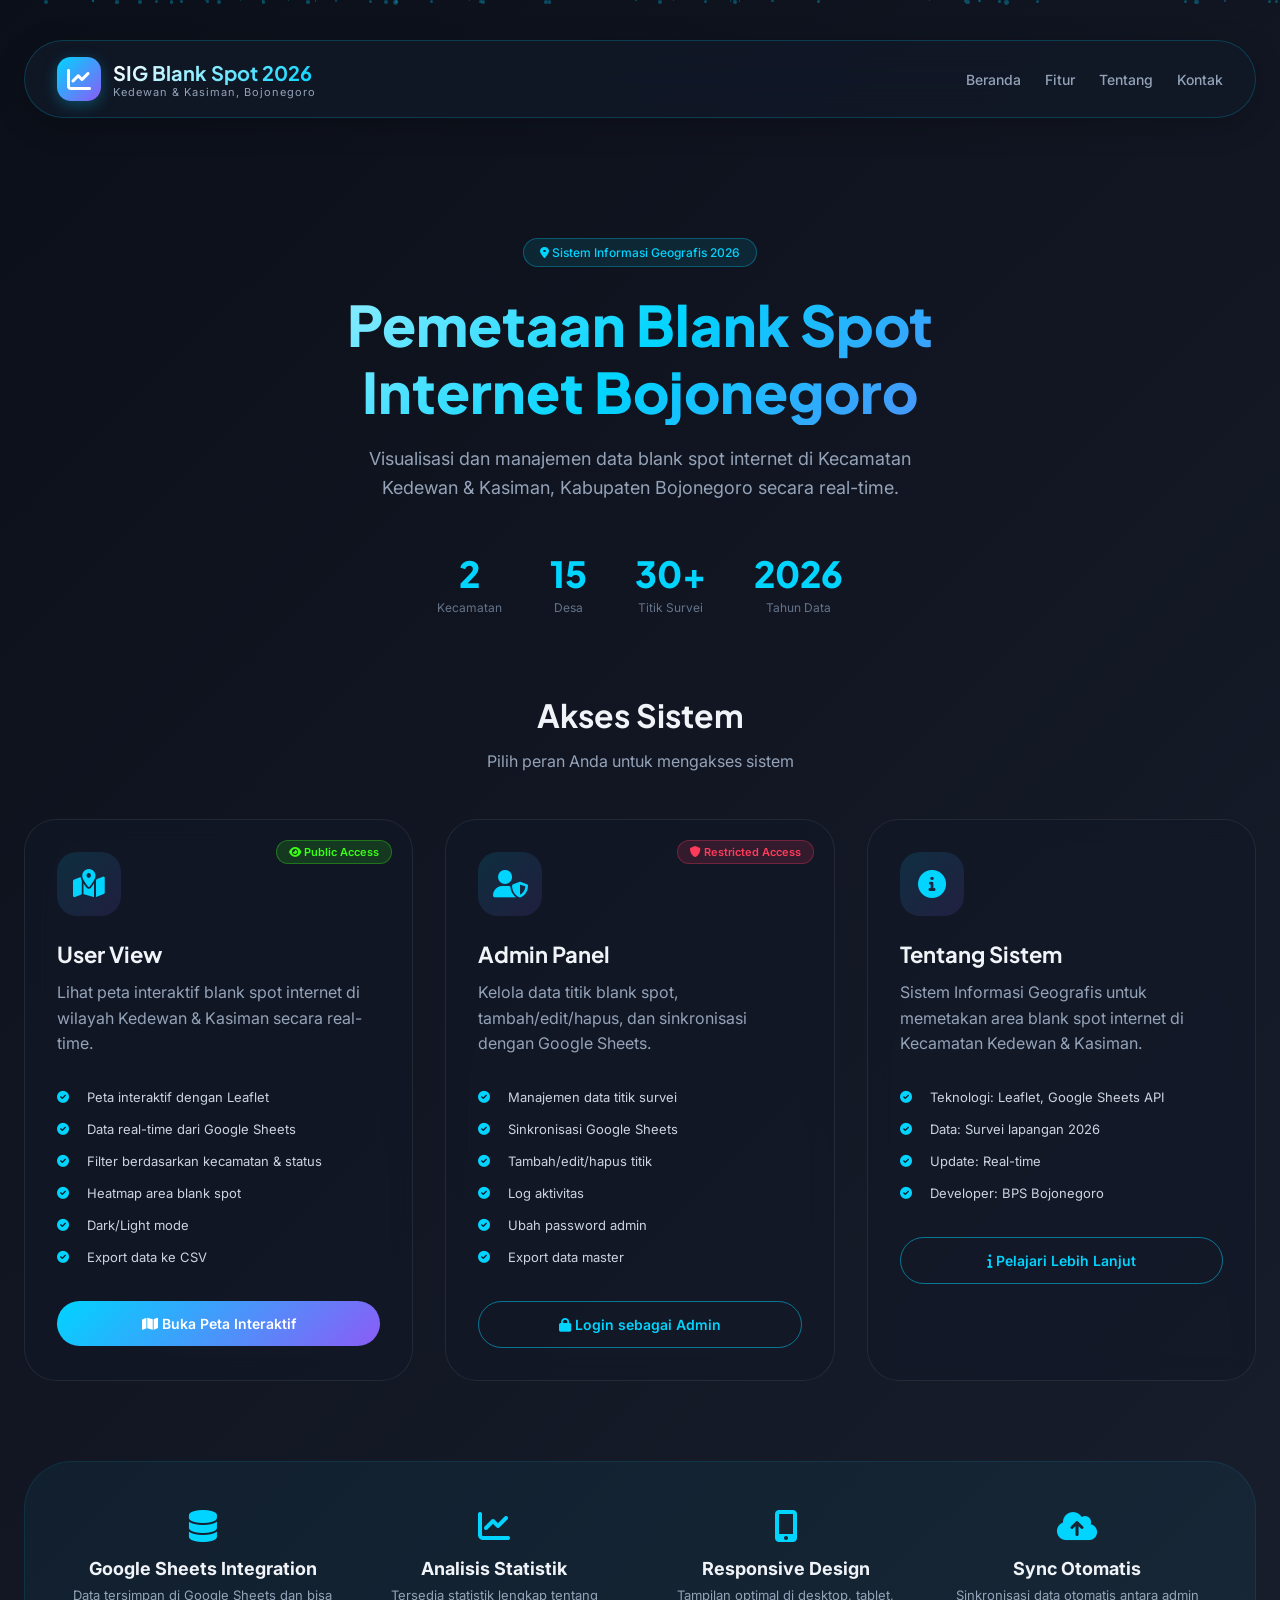
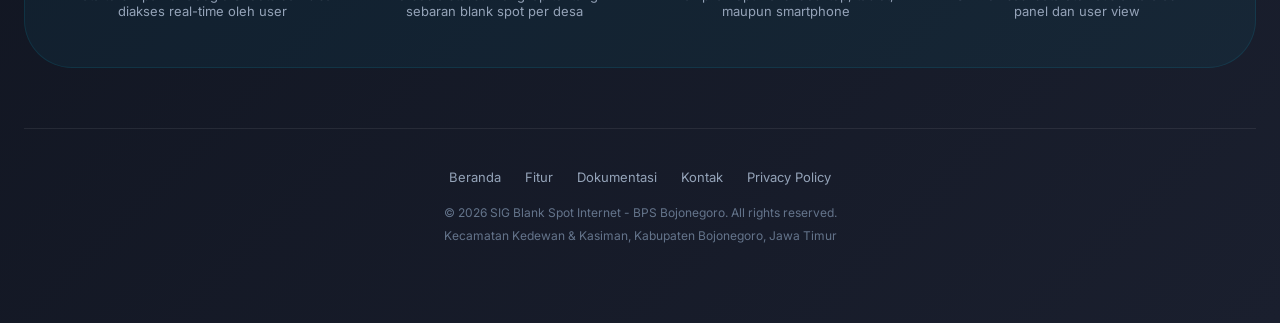
==== index.html @ f6cf6ede "Create index.html" ====
<!DOCTYPE html>
<html lang="id">
<head>
  <meta charset="UTF-8">
  <meta name="viewport" content="width=device-width, initial-scale=1.0, viewport-fit=cover">
  <meta name="description" content="Sistem Informasi Geografis Blank Spot Internet - Kecamatan Kedewan & Kasiman, Bojonegoro 2026">
  <meta name="theme-color" content="#0B0F19">
  <title>SIG Blank Spot Internet 2026 — Landing Page</title>
  
  <link href="https://fonts.googleapis.com/css2?family=Inter:opsz,wght@14..32,300;14..32,400;14..32,500;14..32,600;14..32,700;14..32,800&family=Plus+Jakarta+Sans:wght@400;500;600;700;800&display=swap" rel="stylesheet">
  <link rel="stylesheet" href="https://cdnjs.cloudflare.com/ajax/libs/font-awesome/6.0.0-beta3/css/all.min.css">
  
  <style>
    * {
      margin: 0;
      padding: 0;
      box-sizing: border-box;
    }

    body {
      background: linear-gradient(135deg, #0B0F19 0%, #1A1F2E 100%);
      font-family: 'Inter', sans-serif;
      color: #F0F4F8;
      min-height: 100vh;
      overflow-x: hidden;
    }

    /* Particles Background */
    .particles {
      position: fixed;
      top: 0;
      left: 0;
      width: 100%;
      height: 100%;
      z-index: 0;
      overflow: hidden;
    }

    .particle {
      position: absolute;
      background: rgba(0, 212, 255, 0.3);
      border-radius: 50%;
      pointer-events: none;
      animation: float linear infinite;
    }

    @keyframes float {
      0% {
        transform: translateY(100vh) rotate(0deg);
        opacity: 0;
      }
      10% {
        opacity: 1;
      }
      90% {
        opacity: 1;
      }
      100% {
        transform: translateY(-100vh) rotate(720deg);
        opacity: 0;
      }
    }

    /* Container */
    .container {
      position: relative;
      z-index: 1;
      max-width: 1400px;
      margin: 0 auto;
      padding: 40px 24px;
    }

    /* Navbar */
    .navbar {
      display: flex;
      justify-content: space-between;
      align-items: center;
      padding: 16px 32px;
      background: rgba(17, 24, 39, 0.8);
      backdrop-filter: blur(20px);
      border-radius: 60px;
      margin-bottom: 60px;
      border: 1px solid rgba(0, 212, 255, 0.2);
      box-shadow: 0 8px 32px rgba(0, 0, 0, 0.2);
    }

    .logo {
      display: flex;
      align-items: center;
      gap: 12px;
    }

    .logo-icon {
      width: 44px;
      height: 44px;
      background: linear-gradient(135deg, #00D4FF, #8B5CF6);
      border-radius: 14px;
      display: flex;
      align-items: center;
      justify-content: center;
      font-size: 24px;
      color: white;
      box-shadow: 0 4px 15px rgba(0, 212, 255, 0.3);
    }

    .logo-text h1 {
      font-family: 'Plus Jakarta Sans', sans-serif;
      font-size: 20px;
      font-weight: 700;
      background: linear-gradient(135deg, #FFFFFF, #00D4FF);
      -webkit-background-clip: text;
      background-clip: text;
      color: transparent;
    }

    .logo-text p {
      font-size: 11px;
      color: #94A3B8;
      letter-spacing: 1px;
    }

    .nav-links {
      display: flex;
      gap: 24px;
    }

    .nav-links a {
      color: #94A3B8;
      text-decoration: none;
      font-size: 14px;
      font-weight: 500;
      transition: all 0.3s;
    }

    .nav-links a:hover {
      color: #00D4FF;
    }

    /* Hero Section */
    .hero {
      text-align: center;
      padding: 60px 20px 80px;
    }

    .hero-badge {
      display: inline-block;
      padding: 6px 16px;
      background: rgba(0, 212, 255, 0.1);
      border: 1px solid rgba(0, 212, 255, 0.3);
      border-radius: 40px;
      font-size: 12px;
      color: #00D4FF;
      margin-bottom: 24px;
      font-weight: 500;
    }

    .hero h1 {
      font-family: 'Plus Jakarta Sans', sans-serif;
      font-size: 56px;
      font-weight: 800;
      background: linear-gradient(135deg, #FFFFFF, #00D4FF, #8B5CF6);
      -webkit-background-clip: text;
      background-clip: text;
      color: transparent;
      margin-bottom: 20px;
      line-height: 1.2;
    }

    .hero p {
      font-size: 18px;
      color: #94A3B8;
      max-width: 600px;
      margin: 0 auto 32px;
      line-height: 1.6;
    }

    .hero-stats {
      display: flex;
      justify-content: center;
      gap: 48px;
      margin-top: 48px;
    }

    .hero-stat {
      text-align: center;
    }

    .hero-stat .number {
      font-family: 'Plus Jakarta Sans', sans-serif;
      font-size: 36px;
      font-weight: 800;
      color: #00D4FF;
    }

    .hero-stat .label {
      font-size: 12px;
      color: #64748B;
      margin-top: 4px;
    }

    /* Cards Section */
    .section-title {
      text-align: center;
      font-family: 'Plus Jakarta Sans', sans-serif;
      font-size: 32px;
      font-weight: 700;
      margin-bottom: 16px;
    }

    .section-subtitle {
      text-align: center;
      color: #94A3B8;
      margin-bottom: 48px;
      font-size: 16px;
    }

    .cards-grid {
      display: grid;
      grid-template-columns: repeat(auto-fit, minmax(380px, 1fr));
      gap: 32px;
      margin-bottom: 80px;
    }

    .card {
      background: rgba(17, 24, 39, 0.6);
      backdrop-filter: blur(12px);
      border: 1px solid rgba(255, 255, 255, 0.08);
      border-radius: 32px;
      padding: 32px;
      transition: all 0.4s ease;
      cursor: pointer;
      position: relative;
      overflow: hidden;
    }

    .card:hover {
      transform: translateY(-8px);
      border-color: rgba(0, 212, 255, 0.4);
      box-shadow: 0 20px 40px rgba(0, 0, 0, 0.3);
    }

    .card-icon {
      width: 64px;
      height: 64px;
      background: linear-gradient(135deg, #00D4FF20, #8B5CF620);
      border-radius: 20px;
      display: flex;
      align-items: center;
      justify-content: center;
      font-size: 28px;
      margin-bottom: 24px;
      color: #00D4FF;
    }

    .card h3 {
      font-family: 'Plus Jakarta Sans', sans-serif;
      font-size: 22px;
      font-weight: 700;
      margin-bottom: 12px;
    }

    .card p {
      color: #94A3B8;
      line-height: 1.6;
      margin-bottom: 24px;
    }

    .card-features {
      list-style: none;
      margin-bottom: 28px;
    }

    .card-features li {
      padding: 8px 0;
      font-size: 13px;
      color: #CBD5E1;
      display: flex;
      align-items: center;
      gap: 10px;
    }

    .card-features li i {
      color: #00D4FF;
      font-size: 12px;
      width: 20px;
    }

    .card-btn {
      width: 100%;
      padding: 14px;
      border-radius: 40px;
      font-weight: 600;
      font-size: 14px;
      cursor: pointer;
      transition: all 0.3s;
      text-align: center;
      display: inline-block;
      text-decoration: none;
    }

    .card-btn-primary {
      background: linear-gradient(135deg, #00D4FF, #8B5CF6);
      border: none;
      color: white;
    }

    .card-btn-primary:hover {
      transform: scale(1.02);
      box-shadow: 0 4px 15px rgba(0, 212, 255, 0.4);
    }

    .card-btn-outline {
      background: transparent;
      border: 1px solid rgba(0, 212, 255, 0.5);
      color: #00D4FF;
    }

    .card-btn-outline:hover {
      background: rgba(0, 212, 255, 0.1);
    }

    /* Badge on card */
    .card-badge {
      position: absolute;
      top: 20px;
      right: 20px;
      padding: 4px 12px;
      border-radius: 20px;
      font-size: 11px;
      font-weight: 600;
    }

    .badge-admin {
      background: rgba(255, 59, 92, 0.15);
      color: #FF3B5C;
      border: 1px solid rgba(255, 59, 92, 0.3);
    }

    .badge-user {
      background: rgba(57, 255, 20, 0.15);
      color: #39FF14;
      border: 1px solid rgba(57, 255, 20, 0.3);
    }

    /* Info Section */
    .info-section {
      background: rgba(0, 212, 255, 0.05);
      border-radius: 48px;
      padding: 48px;
      margin: 48px 0;
      border: 1px solid rgba(0, 212, 255, 0.1);
    }

    .info-grid {
      display: grid;
      grid-template-columns: repeat(auto-fit, minmax(250px, 1fr));
      gap: 32px;
    }

    .info-item {
      text-align: center;
    }

    .info-item i {
      font-size: 32px;
      color: #00D4FF;
      margin-bottom: 16px;
    }

    .info-item h4 {
      font-size: 18px;
      margin-bottom: 8px;
    }

    .info-item p {
      font-size: 13px;
      color: #94A3B8;
    }

    /* Footer */
    .footer {
      text-align: center;
      padding: 40px 20px;
      border-top: 1px solid rgba(255, 255, 255, 0.08);
      margin-top: 60px;
    }

    .footer p {
      color: #64748B;
      font-size: 12px;
    }

    .footer-links {
      display: flex;
      justify-content: center;
      gap: 24px;
      margin-bottom: 20px;
    }

    .footer-links a {
      color: #94A3B8;
      text-decoration: none;
      font-size: 13px;
      transition: color 0.3s;
    }

    .footer-links a:hover {
      color: #00D4FF;
    }

    /* Responsive */
    @media (max-width: 768px) {
      .container {
        padding: 20px 16px;
      }

      .navbar {
        flex-direction: column;
        gap: 16px;
        padding: 16px 20px;
      }

      .nav-links {
        gap: 16px;
      }

      .hero h1 {
        font-size: 32px;
      }

      .hero p {
        font-size: 14px;
      }

      .hero-stats {
        gap: 24px;
      }

      .hero-stat .number {
        font-size: 24px;
      }

      .cards-grid {
        grid-template-columns: 1fr;
      }

      .section-title {
        font-size: 24px;
      }

      .info-section {
        padding: 32px 20px;
      }

      .info-grid {
        grid-template-columns: 1fr;
        gap: 24px;
      }
    }

    /* Animation */
    @keyframes fadeInUp {
      from {
        opacity: 0;
        transform: translateY(30px);
      }
      to {
        opacity: 1;
        transform: translateY(0);
      }
    }

    .card {
      animation: fadeInUp 0.6s ease forwards;
      opacity: 0;
    }

    .card:nth-child(1) { animation-delay: 0.1s; }
    .card:nth-child(2) { animation-delay: 0.2s; }
    .card:nth-child(3) { animation-delay: 0.3s; }

    /* Modal */
    .modal-info {
      position: fixed;
      top: 0;
      left: 0;
      width: 100%;
      height: 100%;
      background: rgba(0, 0, 0, 0.8);
      backdrop-filter: blur(8px);
      display: none;
      align-items: center;
      justify-content: center;
      z-index: 2000;
    }

    .modal-info-content {
      background: #1A1F2E;
      border-radius: 32px;
      max-width: 500px;
      width: 90%;
      padding: 32px;
      border: 1px solid rgba(0, 212, 255, 0.3);
      text-align: center;
    }

    .modal-info-content h3 {
      font-size: 24px;
      margin-bottom: 16px;
    }

    .modal-info-content p {
      color: #94A3B8;
      margin-bottom: 24px;
      line-height: 1.6;
    }

    .modal-info-content .btn {
      padding: 12px 24px;
      border-radius: 40px;
      background: linear-gradient(135deg, #00D4FF, #8B5CF6);
      border: none;
      color: white;
      cursor: pointer;
      font-weight: 600;
    }
  </style>
</head>
<body>

<div class="particles" id="particles"></div>

<div class="container">
  <!-- Navbar -->
  <nav class="navbar">
    <div class="logo">
      <div class="logo-icon"><i class="fas fa-chart-line"></i></div>
      <div class="logo-text">
        <h1>SIG Blank Spot 2026</h1>
        <p>Kedewan & Kasiman, Bojonegoro</p>
      </div>
    </div>
    <div class="nav-links">
      <a href="#home">Beranda</a>
      <a href="#features">Fitur</a>
      <a href="#about">Tentang</a>
      <a href="#contact">Kontak</a>
    </div>
  </nav>

  <!-- Hero Section -->
  <section class="hero" id="home">
    <div class="hero-badge">
      <i class="fas fa-map-marker-alt"></i> Sistem Informasi Geografis 2026
    </div>
    <h1>Pemetaan Blank Spot<br>Internet Bojonegoro</h1>
    <p>Visualisasi dan manajemen data blank spot internet di Kecamatan Kedewan & Kasiman, Kabupaten Bojonegoro secara real-time.</p>
    <div class="hero-stats">
      <div class="hero-stat">
        <div class="number">2</div>
        <div class="label">Kecamatan</div>
      </div>
      <div class="hero-stat">
        <div class="number">15</div>
        <div class="label">Desa</div>
      </div>
      <div class="hero-stat">
        <div class="number">30+</div>
        <div class="label">Titik Survei</div>
      </div>
      <div class="hero-stat">
        <div class="number">2026</div>
        <div class="label">Tahun Data</div>
      </div>
    </div>
  </section>

  <!-- Cards Section -->
  <div class="section-title" id="features">Akses Sistem</div>
  <div class="section-subtitle">Pilih peran Anda untuk mengakses sistem</div>

  <div class="cards-grid">
    <!-- User Card -->
    <div class="card" onclick="openUserView()">
      <div class="card-badge badge-user"><i class="fas fa-eye"></i> Public Access</div>
      <div class="card-icon"><i class="fas fa-map-marked-alt"></i></div>
      <h3>User View</h3>
      <p>Lihat peta interaktif blank spot internet di wilayah Kedewan & Kasiman secara real-time.</p>
      <ul class="card-features">
        <li><i class="fas fa-check-circle"></i> Peta interaktif dengan Leaflet</li>
        <li><i class="fas fa-check-circle"></i> Data real-time dari Google Sheets</li>
        <li><i class="fas fa-check-circle"></i> Filter berdasarkan kecamatan & status</li>
        <li><i class="fas fa-check-circle"></i> Heatmap area blank spot</li>
        <li><i class="fas fa-check-circle"></i> Dark/Light mode</li>
        <li><i class="fas fa-check-circle"></i> Export data ke CSV</li>
      </ul>
      <div class="card-btn card-btn-primary">
        <i class="fas fa-map"></i> Buka Peta Interaktif
      </div>
    </div>

    <!-- Admin Card -->
    <div class="card" onclick="openAdminPanel()">
      <div class="card-badge badge-admin"><i class="fas fa-shield-alt"></i> Restricted Access</div>
      <div class="card-icon"><i class="fas fa-user-shield"></i></div>
      <h3>Admin Panel</h3>
      <p>Kelola data titik blank spot, tambah/edit/hapus, dan sinkronisasi dengan Google Sheets.</p>
      <ul class="card-features">
        <li><i class="fas fa-check-circle"></i> Manajemen data titik survei</li>
        <li><i class="fas fa-check-circle"></i> Sinkronisasi Google Sheets</li>
        <li><i class="fas fa-check-circle"></i> Tambah/edit/hapus titik</li>
        <li><i class="fas fa-check-circle"></i> Log aktivitas</li>
        <li><i class="fas fa-check-circle"></i> Ubah password admin</li>
        <li><i class="fas fa-check-circle"></i> Export data master</li>
      </ul>
      <div class="card-btn card-btn-outline">
        <i class="fas fa-lock"></i> Login sebagai Admin
      </div>
    </div>

    <!-- Info Card -->
    <div class="card" onclick="showInfoModal()">
      <div class="card-icon"><i class="fas fa-info-circle"></i></div>
      <h3>Tentang Sistem</h3>
      <p>Sistem Informasi Geografis untuk memetakan area blank spot internet di Kecamatan Kedewan & Kasiman.</p>
      <ul class="card-features">
        <li><i class="fas fa-check-circle"></i> Teknologi: Leaflet, Google Sheets API</li>
        <li><i class="fas fa-check-circle"></i> Data: Survei lapangan 2026</li>
        <li><i class="fas fa-check-circle"></i> Update: Real-time</li>
        <li><i class="fas fa-check-circle"></i> Developer: BPS Bojonegoro</li>
      </ul>
      <div class="card-btn card-btn-outline">
        <i class="fas fa-info"></i> Pelajari Lebih Lanjut
      </div>
    </div>
  </div>

  <!-- Info Section -->
  <div class="info-section" id="about">
    <div class="info-grid">
      <div class="info-item">
        <i class="fas fa-database"></i>
        <h4>Google Sheets Integration</h4>
        <p>Data tersimpan di Google Sheets dan bisa diakses real-time oleh user</p>
      </div>
      <div class="info-item">
        <i class="fas fa-chart-line"></i>
        <h4>Analisis Statistik</h4>
        <p>Tersedia statistik lengkap tentang sebaran blank spot per desa</p>
      </div>
      <div class="info-item">
        <i class="fas fa-mobile-alt"></i>
        <h4>Responsive Design</h4>
        <p>Tampilan optimal di desktop, tablet, maupun smartphone</p>
      </div>
      <div class="info-item">
        <i class="fas fa-cloud-upload-alt"></i>
        <h4>Sync Otomatis</h4>
        <p>Sinkronisasi data otomatis antara admin panel dan user view</p>
      </div>
    </div>
  </div>

  <!-- Footer -->
  <footer class="footer" id="contact">
    <div class="footer-links">
      <a href="#">Beranda</a>
      <a href="#">Fitur</a>
      <a href="#">Dokumentasi</a>
      <a href="#">Kontak</a>
      <a href="#">Privacy Policy</a>
    </div>
    <p>&copy; 2026 SIG Blank Spot Internet - BPS Bojonegoro. All rights reserved.</p>
    <p style="margin-top: 8px;">Kecamatan Kedewan & Kasiman, Kabupaten Bojonegoro, Jawa Timur</p>
  </footer>
</div>

<!-- Modal Info -->
<div class="modal-info" id="infoModal">
  <div class="modal-info-content">
    <i class="fas fa-chart-line" style="font-size: 48px; color: #00D4FF; margin-bottom: 16px;"></i>
    <h3>SIG Blank Spot Internet 2026</h3>
    <p>Sistem Informasi Geografis ini bertujuan untuk memetakan area blank spot internet di Kecamatan Kedewan dan Kasiman, Kabupaten Bojonegoro. Data diperoleh dari survei lapangan tahun 2026 dan terus diperbarui secara real-time.</p>
    <p style="margin-top: 12px;">Admin panel digunakan oleh petugas BPS untuk mengelola data, sedangkan user view dapat diakses oleh publik untuk melihat peta interaktif.</p>
    <button class="btn" onclick="closeInfoModal()">Tutup</button>
  </div>
</div>

<script>
  // Particles Animation
  function createParticles() {
    const particlesContainer = document.getElementById('particles');
    const particleCount = 50;
    
    for (let i = 0; i < particleCount; i++) {
      const particle = document.createElement('div');
      particle.classList.add('particle');
      const size = Math.random() * 4 + 1;
      particle.style.width = size + 'px';
      particle.style.height = size + 'px';
      particle.style.left = Math.random() * 100 + '%';
      particle.style.animationDuration = Math.random() * 10 + 8 + 's';
      particle.style.animationDelay = Math.random() * 5 + 's';
      particlesContainer.appendChild(particle);
    }
  }
  
  createParticles();
  
  // Navigation Functions
  function openUserView() {
    window.location.href = 'user-index.html';
  }
  
  function openAdminPanel() {
    window.location.href = 'admin.html';
  }
  
  function showInfoModal() {
    document.getElementById('infoModal').style.display = 'flex';
  }
  
  function closeInfoModal() {
    document.getElementById('infoModal').style.display = 'none';
  }
  
  // Close modal on outside click
  window.onclick = function(event) {
    const modal = document.getElementById('infoModal');
    if (event.target === modal) {
      modal.style.display = 'none';
    }
  }
  
  // Smooth scroll for anchor links
  document.querySelectorAll('a[href^="#"]').forEach(anchor => {
    anchor.addEventListener('click', function (e) {
      e.preventDefault();
      const target = document.querySelector(this.getAttribute('href'));
      if (target) {
        target.scrollIntoView({ behavior: 'smooth' });
      }
    });
  });
  
  // Add hover effect to cards
  const cards = document.querySelectorAll('.card');
  cards.forEach(card => {
    card.addEventListener('mouseenter', () => {
      card.style.transform = 'translateY(-8px)';
    });
    card.addEventListener('mouseleave', () => {
      card.style.transform = 'translateY(0)';
    });
  });
</script>
</body>
</html>
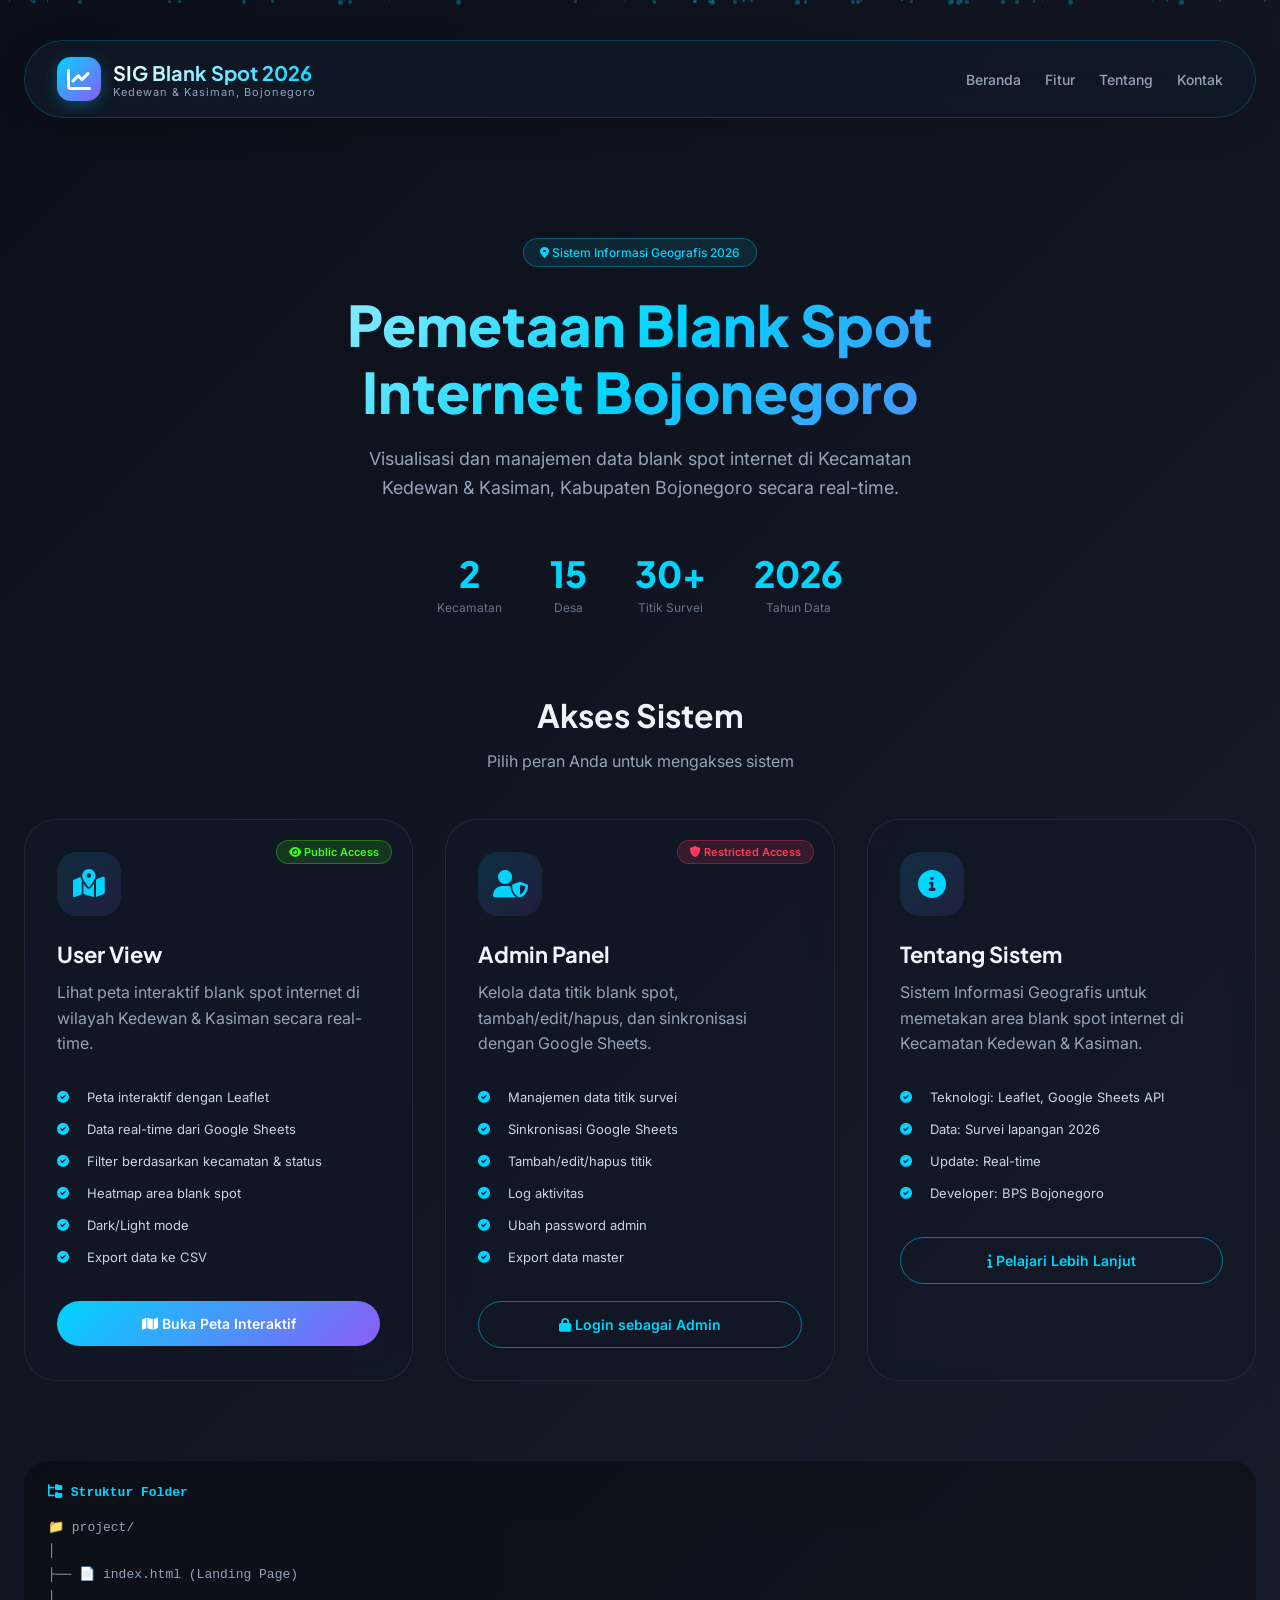
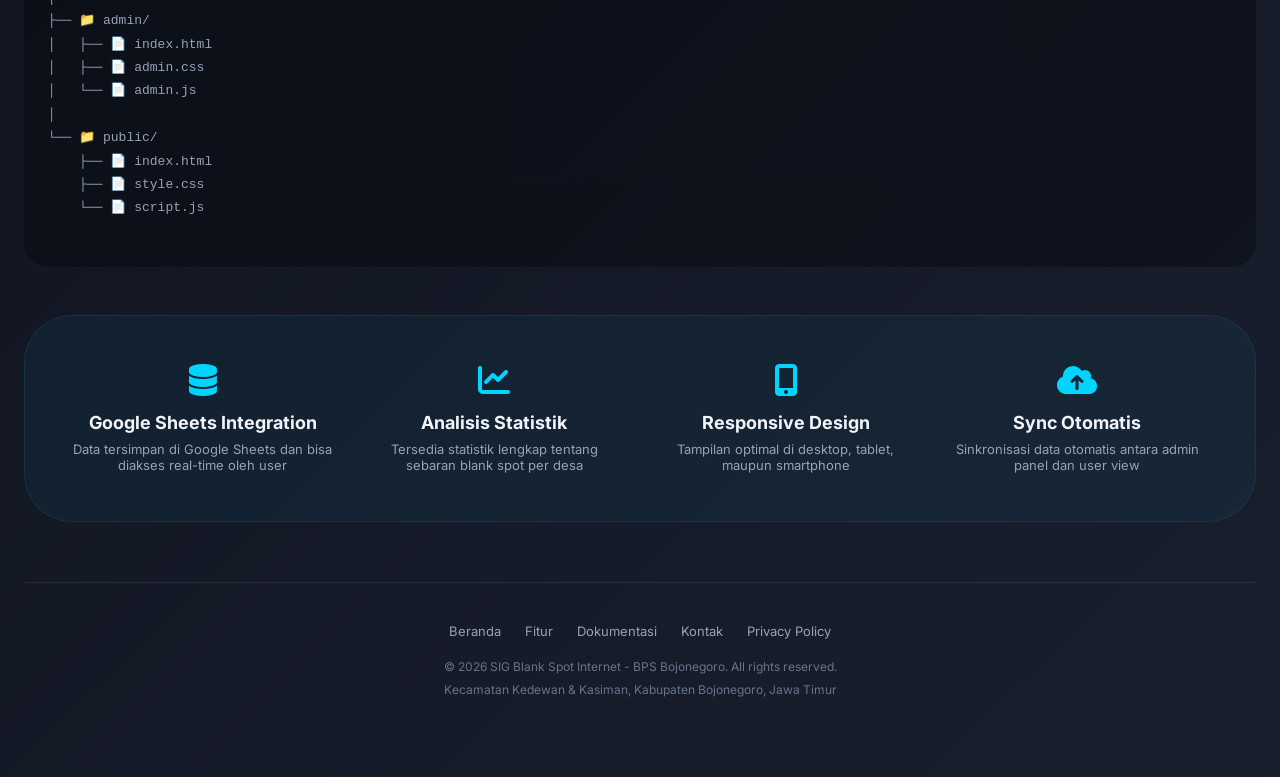
==== commit 444310ef: "Update index.html" ====
--- a/index.html
+++ b/index.html
@@ -375,6 +375,26 @@
     .info-item p {
       font-size: 13px;
       color: #94A3B8;
+    }
+
+    /* Folder Structure Info */
+    .folder-structure {
+      background: rgba(0, 0, 0, 0.3);
+      border-radius: 24px;
+      padding: 24px;
+      margin: 32px 0;
+      font-family: monospace;
+      font-size: 13px;
+    }
+
+    .folder-structure h4 {
+      margin-bottom: 16px;
+      color: #00D4FF;
+    }
+
+    .folder-structure pre {
+      color: #94A3B8;
+      line-height: 1.8;
     }
 
     /* Footer */
@@ -635,6 +655,26 @@
     </div>
   </div>
 
+  <!-- Folder Structure Info -->
+  <div class="folder-structure">
+    <h4><i class="fas fa-folder-tree"></i> Struktur Folder</h4>
+    <pre>
+📁 project/
+│
+├── 📄 index.html (Landing Page)
+│
+├── 📁 admin/
+│   ├── 📄 index.html
+│   ├── 📄 admin.css
+│   └── 📄 admin.js
+│
+└── 📁 public/
+    ├── 📄 index.html
+    ├── 📄 style.css
+    └── 📄 script.js
+    </pre>
+  </div>
+
   <!-- Info Section -->
   <div class="info-section" id="about">
     <div class="info-grid">
@@ -709,11 +749,11 @@
   
   // Navigation Functions
   function openUserView() {
-    window.location.href = 'user-index.html';
+    window.location.href = 'public/';
   }
   
   function openAdminPanel() {
-    window.location.href = 'admin.html';
+    window.location.href = 'admin/';
   }
   
   function showInfoModal() {
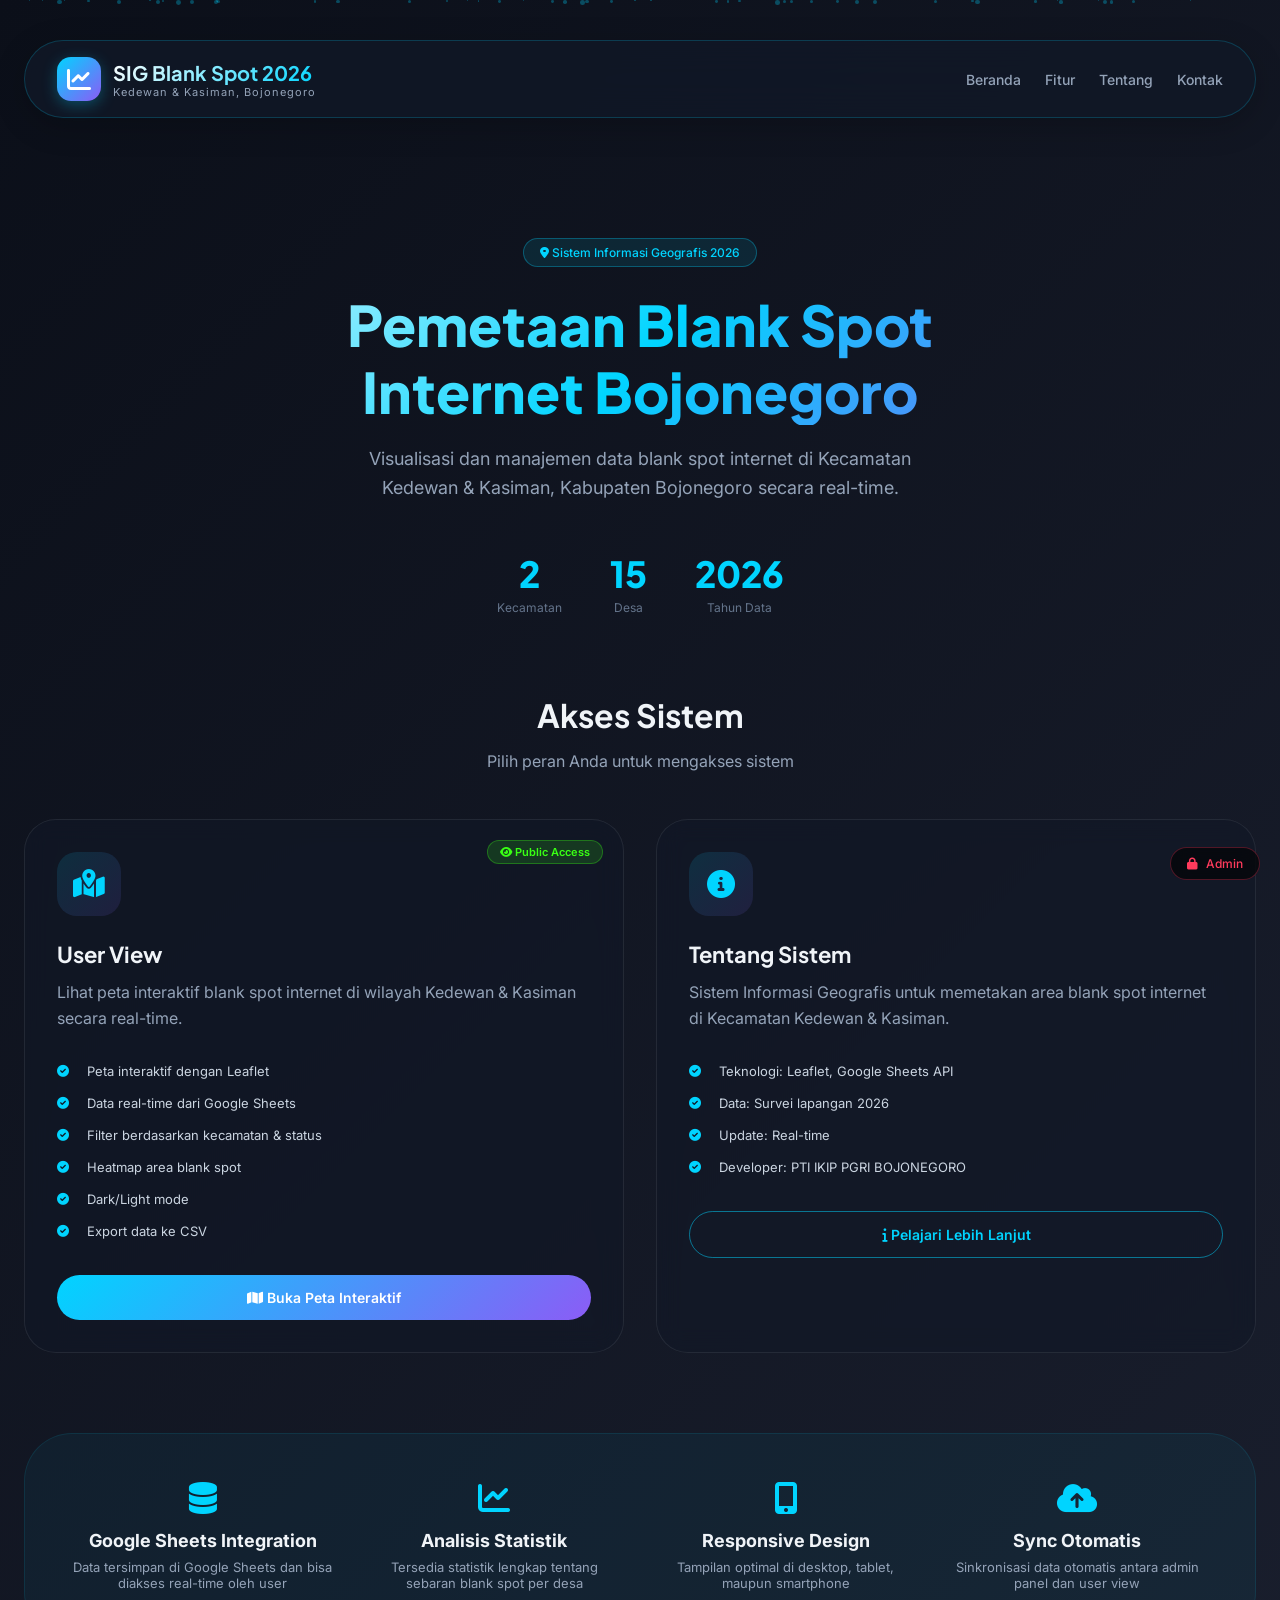
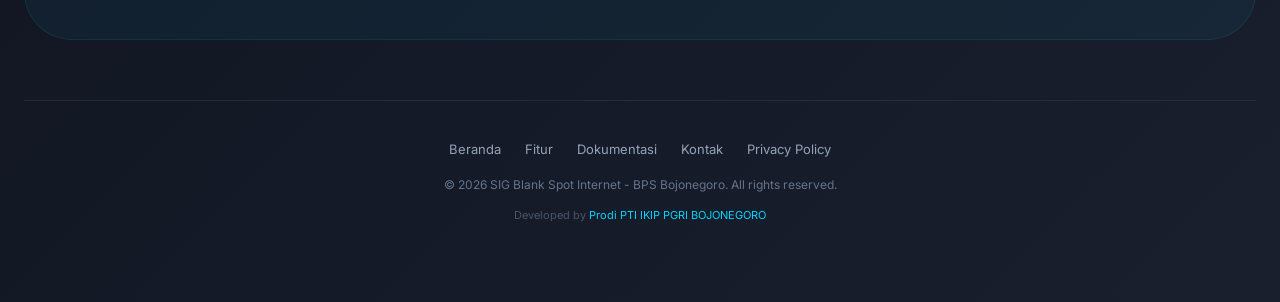
==== commit 07e58b31: "Update index.html" ====
--- a/index.html
+++ b/index.html
@@ -134,6 +134,38 @@
 
     .nav-links a:hover {
       color: #00D4FF;
+    }
+
+    /* Tombol Admin Kecil */
+    .admin-btn-small {
+      position: fixed;
+      bottom: 20px;
+      right: 20px;
+      z-index: 100;
+      background: rgba(0, 0, 0, 0.6);
+      backdrop-filter: blur(10px);
+      border: 1px solid rgba(255, 59, 92, 0.3);
+      border-radius: 40px;
+      padding: 8px 16px;
+      cursor: pointer;
+      transition: all 0.3s;
+      display: flex;
+      align-items: center;
+      gap: 8px;
+      color: #FF3B5C;
+      font-size: 12px;
+      font-weight: 500;
+      text-decoration: none;
+    }
+
+    .admin-btn-small:hover {
+      background: rgba(255, 59, 92, 0.2);
+      border-color: rgba(255, 59, 92, 0.6);
+      transform: scale(1.05);
+    }
+
+    .admin-btn-small i {
+      font-size: 12px;
     }
 
     /* Hero Section */
@@ -377,26 +409,6 @@
       color: #94A3B8;
     }
 
-    /* Folder Structure Info */
-    .folder-structure {
-      background: rgba(0, 0, 0, 0.3);
-      border-radius: 24px;
-      padding: 24px;
-      margin: 32px 0;
-      font-family: monospace;
-      font-size: 13px;
-    }
-
-    .folder-structure h4 {
-      margin-bottom: 16px;
-      color: #00D4FF;
-    }
-
-    .folder-structure pre {
-      color: #94A3B8;
-      line-height: 1.8;
-    }
-
     /* Footer */
     .footer {
       text-align: center;
@@ -428,76 +440,16 @@
       color: #00D4FF;
     }
 
-    /* Responsive */
-    @media (max-width: 768px) {
-      .container {
-        padding: 20px 16px;
-      }
-
-      .navbar {
-        flex-direction: column;
-        gap: 16px;
-        padding: 16px 20px;
-      }
-
-      .nav-links {
-        gap: 16px;
-      }
-
-      .hero h1 {
-        font-size: 32px;
-      }
-
-      .hero p {
-        font-size: 14px;
-      }
-
-      .hero-stats {
-        gap: 24px;
-      }
-
-      .hero-stat .number {
-        font-size: 24px;
-      }
-
-      .cards-grid {
-        grid-template-columns: 1fr;
-      }
-
-      .section-title {
-        font-size: 24px;
-      }
-
-      .info-section {
-        padding: 32px 20px;
-      }
-
-      .info-grid {
-        grid-template-columns: 1fr;
-        gap: 24px;
-      }
-    }
-
-    /* Animation */
-    @keyframes fadeInUp {
-      from {
-        opacity: 0;
-        transform: translateY(30px);
-      }
-      to {
-        opacity: 1;
-        transform: translateY(0);
-      }
-    }
-
-    .card {
-      animation: fadeInUp 0.6s ease forwards;
-      opacity: 0;
-    }
-
-    .card:nth-child(1) { animation-delay: 0.1s; }
-    .card:nth-child(2) { animation-delay: 0.2s; }
-    .card:nth-child(3) { animation-delay: 0.3s; }
+    .developer-credit {
+      margin-top: 16px;
+      font-size: 11px;
+      color: #4A5568;
+    }
+
+    .developer-credit a {
+      color: #00D4FF;
+      text-decoration: none;
+    }
 
     /* Modal */
     .modal-info {
@@ -544,11 +496,94 @@
       cursor: pointer;
       font-weight: 600;
     }
+
+    /* Responsive */
+    @media (max-width: 768px) {
+      .container {
+        padding: 20px 16px;
+      }
+
+      .navbar {
+        flex-direction: column;
+        gap: 16px;
+        padding: 16px 20px;
+      }
+
+      .nav-links {
+        gap: 16px;
+      }
+
+      .hero h1 {
+        font-size: 32px;
+      }
+
+      .hero p {
+        font-size: 14px;
+      }
+
+      .hero-stats {
+        gap: 24px;
+      }
+
+      .hero-stat .number {
+        font-size: 24px;
+      }
+
+      .cards-grid {
+        grid-template-columns: 1fr;
+      }
+
+      .section-title {
+        font-size: 24px;
+      }
+
+      .info-section {
+        padding: 32px 20px;
+      }
+
+      .info-grid {
+        grid-template-columns: 1fr;
+        gap: 24px;
+      }
+
+      .admin-btn-small {
+        bottom: 16px;
+        right: 16px;
+        padding: 6px 12px;
+        font-size: 10px;
+      }
+    }
+
+    /* Animation */
+    @keyframes fadeInUp {
+      from {
+        opacity: 0;
+        transform: translateY(30px);
+      }
+      to {
+        opacity: 1;
+        transform: translateY(0);
+      }
+    }
+
+    .card {
+      animation: fadeInUp 0.6s ease forwards;
+      opacity: 0;
+    }
+
+    .card:nth-child(1) { animation-delay: 0.1s; }
+    .card:nth-child(2) { animation-delay: 0.2s; }
+    .card:nth-child(3) { animation-delay: 0.3s; }
   </style>
 </head>
 <body>
 
 <div class="particles" id="particles"></div>
+
+<!-- Tombol Admin Kecil -->
+<a href="admin/" class="admin-btn-small" title="Admin Panel">
+  <i class="fas fa-lock"></i> Admin
+</a>
 
 <div class="container">
   <!-- Navbar -->
@@ -583,10 +618,6 @@
       <div class="hero-stat">
         <div class="number">15</div>
         <div class="label">Desa</div>
-      </div>
-      <div class="hero-stat">
-        <div class="number">30+</div>
-        <div class="label">Titik Survei</div>
       </div>
       <div class="hero-stat">
         <div class="number">2026</div>
@@ -619,25 +650,6 @@
       </div>
     </div>
 
-    <!-- Admin Card -->
-    <div class="card" onclick="openAdminPanel()">
-      <div class="card-badge badge-admin"><i class="fas fa-shield-alt"></i> Restricted Access</div>
-      <div class="card-icon"><i class="fas fa-user-shield"></i></div>
-      <h3>Admin Panel</h3>
-      <p>Kelola data titik blank spot, tambah/edit/hapus, dan sinkronisasi dengan Google Sheets.</p>
-      <ul class="card-features">
-        <li><i class="fas fa-check-circle"></i> Manajemen data titik survei</li>
-        <li><i class="fas fa-check-circle"></i> Sinkronisasi Google Sheets</li>
-        <li><i class="fas fa-check-circle"></i> Tambah/edit/hapus titik</li>
-        <li><i class="fas fa-check-circle"></i> Log aktivitas</li>
-        <li><i class="fas fa-check-circle"></i> Ubah password admin</li>
-        <li><i class="fas fa-check-circle"></i> Export data master</li>
-      </ul>
-      <div class="card-btn card-btn-outline">
-        <i class="fas fa-lock"></i> Login sebagai Admin
-      </div>
-    </div>
-
     <!-- Info Card -->
     <div class="card" onclick="showInfoModal()">
       <div class="card-icon"><i class="fas fa-info-circle"></i></div>
@@ -647,32 +659,12 @@
         <li><i class="fas fa-check-circle"></i> Teknologi: Leaflet, Google Sheets API</li>
         <li><i class="fas fa-check-circle"></i> Data: Survei lapangan 2026</li>
         <li><i class="fas fa-check-circle"></i> Update: Real-time</li>
-        <li><i class="fas fa-check-circle"></i> Developer: BPS Bojonegoro</li>
+        <li><i class="fas fa-check-circle"></i> Developer: PTI IKIP PGRI BOJONEGORO</li>
       </ul>
       <div class="card-btn card-btn-outline">
         <i class="fas fa-info"></i> Pelajari Lebih Lanjut
       </div>
     </div>
-  </div>
-
-  <!-- Folder Structure Info -->
-  <div class="folder-structure">
-    <h4><i class="fas fa-folder-tree"></i> Struktur Folder</h4>
-    <pre>
-📁 project/
-│
-├── 📄 index.html (Landing Page)
-│
-├── 📁 admin/
-│   ├── 📄 index.html
-│   ├── 📄 admin.css
-│   └── 📄 admin.js
-│
-└── 📁 public/
-    ├── 📄 index.html
-    ├── 📄 style.css
-    └── 📄 script.js
-    </pre>
   </div>
 
   <!-- Info Section -->
@@ -711,7 +703,9 @@
       <a href="#">Privacy Policy</a>
     </div>
     <p>&copy; 2026 SIG Blank Spot Internet - BPS Bojonegoro. All rights reserved.</p>
-    <p style="margin-top: 8px;">Kecamatan Kedewan & Kasiman, Kabupaten Bojonegoro, Jawa Timur</p>
+    <div class="developer-credit">
+      Developed by <a href="#">Prodi PTI IKIP PGRI BOJONEGORO</a>
+    </div>
   </footer>
 </div>
 
@@ -722,6 +716,7 @@
     <h3>SIG Blank Spot Internet 2026</h3>
     <p>Sistem Informasi Geografis ini bertujuan untuk memetakan area blank spot internet di Kecamatan Kedewan dan Kasiman, Kabupaten Bojonegoro. Data diperoleh dari survei lapangan tahun 2026 dan terus diperbarui secara real-time.</p>
     <p style="margin-top: 12px;">Admin panel digunakan oleh petugas BPS untuk mengelola data, sedangkan user view dapat diakses oleh publik untuk melihat peta interaktif.</p>
+    <p style="margin-top: 12px; color: #00D4FF;"><strong>Prodi PTI IKIP PGRI BOJONEGORO</strong></p>
     <button class="btn" onclick="closeInfoModal()">Tutup</button>
   </div>
 </div>
@@ -752,10 +747,6 @@
     window.location.href = 'public/';
   }
   
-  function openAdminPanel() {
-    window.location.href = 'admin/';
-  }
-  
   function showInfoModal() {
     document.getElementById('infoModal').style.display = 'flex';
   }
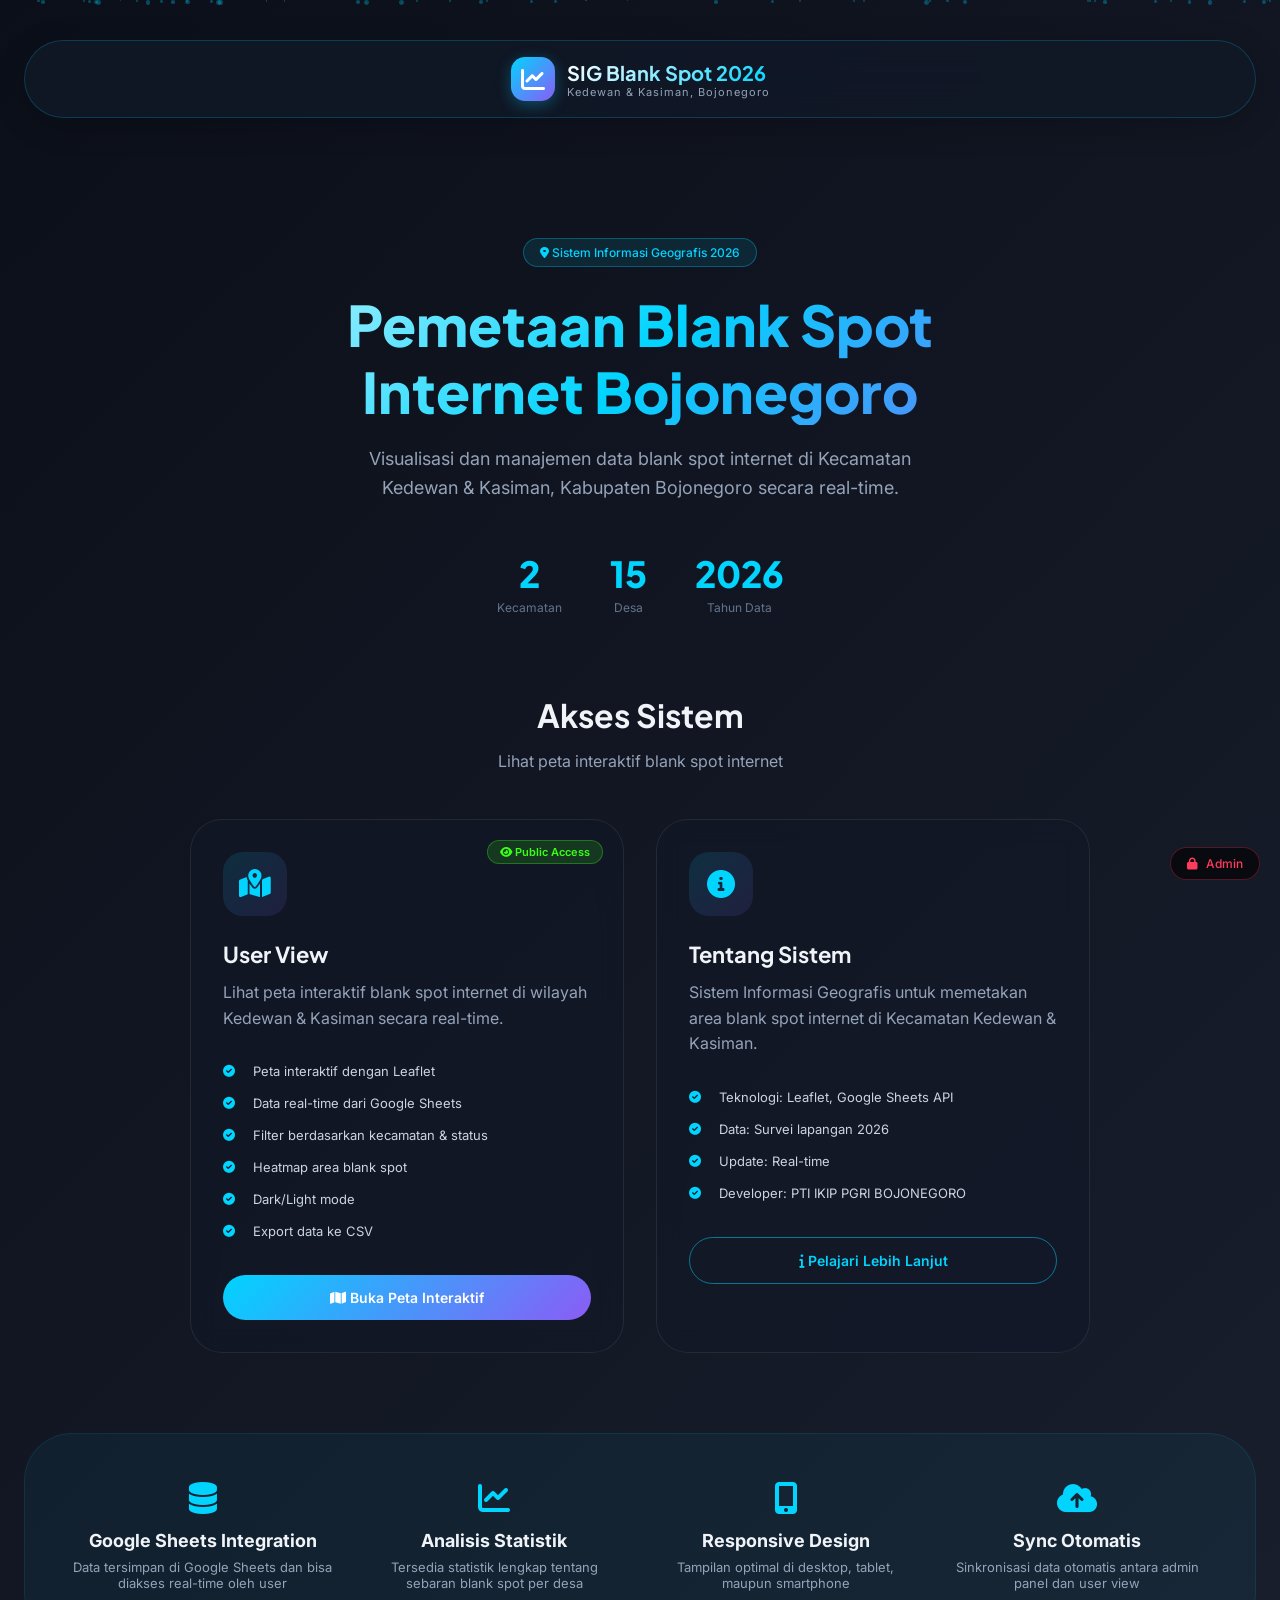
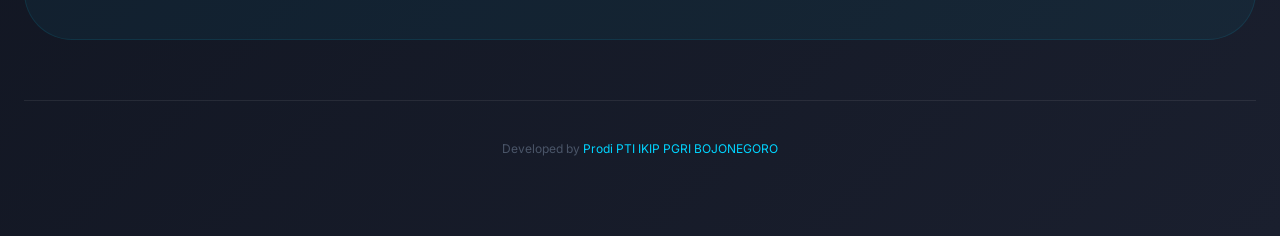
==== commit 5d7eaeb8: "Update index.html" ====
--- a/index.html
+++ b/index.html
@@ -5,7 +5,7 @@
   <meta name="viewport" content="width=device-width, initial-scale=1.0, viewport-fit=cover">
   <meta name="description" content="Sistem Informasi Geografis Blank Spot Internet - Kecamatan Kedewan & Kasiman, Bojonegoro 2026">
   <meta name="theme-color" content="#0B0F19">
-  <title>SIG Blank Spot Internet 2026 — Landing Page</title>
+  <title>SIG Blank Spot Internet 2026 — Pemetaan Blank Spot</title>
   
   <link href="https://fonts.googleapis.com/css2?family=Inter:opsz,wght@14..32,300;14..32,400;14..32,500;14..32,600;14..32,700;14..32,800&family=Plus+Jakarta+Sans:wght@400;500;600;700;800&display=swap" rel="stylesheet">
   <link rel="stylesheet" href="https://cdnjs.cloudflare.com/ajax/libs/font-awesome/6.0.0-beta3/css/all.min.css">
@@ -70,10 +70,10 @@
       padding: 40px 24px;
     }
 
-    /* Navbar */
+    /* Navbar - Sederhana tanpa menu */
     .navbar {
       display: flex;
-      justify-content: space-between;
+      justify-content: center;
       align-items: center;
       padding: 16px 32px;
       background: rgba(17, 24, 39, 0.8);
@@ -117,23 +117,6 @@
       font-size: 11px;
       color: #94A3B8;
       letter-spacing: 1px;
-    }
-
-    .nav-links {
-      display: flex;
-      gap: 24px;
-    }
-
-    .nav-links a {
-      color: #94A3B8;
-      text-decoration: none;
-      font-size: 14px;
-      font-weight: 500;
-      transition: all 0.3s;
-    }
-
-    .nav-links a:hover {
-      color: #00D4FF;
     }
 
     /* Tombol Admin Kecil */
@@ -251,6 +234,9 @@
       grid-template-columns: repeat(auto-fit, minmax(380px, 1fr));
       gap: 32px;
       margin-bottom: 80px;
+      max-width: 900px;
+      margin-left: auto;
+      margin-right: auto;
     }
 
     .card {
@@ -362,12 +348,6 @@
       font-weight: 600;
     }
 
-    .badge-admin {
-      background: rgba(255, 59, 92, 0.15);
-      color: #FF3B5C;
-      border: 1px solid rgba(255, 59, 92, 0.3);
-    }
-
     .badge-user {
       background: rgba(57, 255, 20, 0.15);
       color: #39FF14;
@@ -409,7 +389,7 @@
       color: #94A3B8;
     }
 
-    /* Footer */
+    /* Footer - Sederhana */
     .footer {
       text-align: center;
       padding: 40px 20px;
@@ -417,32 +397,8 @@
       margin-top: 60px;
     }
 
-    .footer p {
-      color: #64748B;
+    .developer-credit {
       font-size: 12px;
-    }
-
-    .footer-links {
-      display: flex;
-      justify-content: center;
-      gap: 24px;
-      margin-bottom: 20px;
-    }
-
-    .footer-links a {
-      color: #94A3B8;
-      text-decoration: none;
-      font-size: 13px;
-      transition: color 0.3s;
-    }
-
-    .footer-links a:hover {
-      color: #00D4FF;
-    }
-
-    .developer-credit {
-      margin-top: 16px;
-      font-size: 11px;
       color: #4A5568;
     }
 
@@ -504,13 +460,7 @@
       }
 
       .navbar {
-        flex-direction: column;
-        gap: 16px;
         padding: 16px 20px;
-      }
-
-      .nav-links {
-        gap: 16px;
       }
 
       .hero h1 {
@@ -573,7 +523,6 @@
 
     .card:nth-child(1) { animation-delay: 0.1s; }
     .card:nth-child(2) { animation-delay: 0.2s; }
-    .card:nth-child(3) { animation-delay: 0.3s; }
   </style>
 </head>
 <body>
@@ -586,7 +535,7 @@
 </a>
 
 <div class="container">
-  <!-- Navbar -->
+  <!-- Navbar - Tanpa menu link -->
   <nav class="navbar">
     <div class="logo">
       <div class="logo-icon"><i class="fas fa-chart-line"></i></div>
@@ -594,12 +543,6 @@
         <h1>SIG Blank Spot 2026</h1>
         <p>Kedewan & Kasiman, Bojonegoro</p>
       </div>
-    </div>
-    <div class="nav-links">
-      <a href="#home">Beranda</a>
-      <a href="#features">Fitur</a>
-      <a href="#about">Tentang</a>
-      <a href="#contact">Kontak</a>
     </div>
   </nav>
 
@@ -627,8 +570,8 @@
   </section>
 
   <!-- Cards Section -->
-  <div class="section-title" id="features">Akses Sistem</div>
-  <div class="section-subtitle">Pilih peran Anda untuk mengakses sistem</div>
+  <div class="section-title">Akses Sistem</div>
+  <div class="section-subtitle">Lihat peta interaktif blank spot internet</div>
 
   <div class="cards-grid">
     <!-- User Card -->
@@ -668,7 +611,7 @@
   </div>
 
   <!-- Info Section -->
-  <div class="info-section" id="about">
+  <div class="info-section">
     <div class="info-grid">
       <div class="info-item">
         <i class="fas fa-database"></i>
@@ -693,16 +636,8 @@
     </div>
   </div>
 
-  <!-- Footer -->
-  <footer class="footer" id="contact">
-    <div class="footer-links">
-      <a href="#">Beranda</a>
-      <a href="#">Fitur</a>
-      <a href="#">Dokumentasi</a>
-      <a href="#">Kontak</a>
-      <a href="#">Privacy Policy</a>
-    </div>
-    <p>&copy; 2026 SIG Blank Spot Internet - BPS Bojonegoro. All rights reserved.</p>
+  <!-- Footer - Sederhana -->
+  <footer class="footer">
     <div class="developer-credit">
       Developed by <a href="#">Prodi PTI IKIP PGRI BOJONEGORO</a>
     </div>
@@ -715,7 +650,7 @@
     <i class="fas fa-chart-line" style="font-size: 48px; color: #00D4FF; margin-bottom: 16px;"></i>
     <h3>SIG Blank Spot Internet 2026</h3>
     <p>Sistem Informasi Geografis ini bertujuan untuk memetakan area blank spot internet di Kecamatan Kedewan dan Kasiman, Kabupaten Bojonegoro. Data diperoleh dari survei lapangan tahun 2026 dan terus diperbarui secara real-time.</p>
-    <p style="margin-top: 12px;">Admin panel digunakan oleh petugas BPS untuk mengelola data, sedangkan user view dapat diakses oleh publik untuk melihat peta interaktif.</p>
+    <p style="margin-top: 12px;">User view dapat diakses oleh publik untuk melihat peta interaktif blank spot internet.</p>
     <p style="margin-top: 12px; color: #00D4FF;"><strong>Prodi PTI IKIP PGRI BOJONEGORO</strong></p>
     <button class="btn" onclick="closeInfoModal()">Tutup</button>
   </div>
@@ -763,17 +698,6 @@
     }
   }
   
-  // Smooth scroll for anchor links
-  document.querySelectorAll('a[href^="#"]').forEach(anchor => {
-    anchor.addEventListener('click', function (e) {
-      e.preventDefault();
-      const target = document.querySelector(this.getAttribute('href'));
-      if (target) {
-        target.scrollIntoView({ behavior: 'smooth' });
-      }
-    });
-  });
-  
   // Add hover effect to cards
   const cards = document.querySelectorAll('.card');
   cards.forEach(card => {
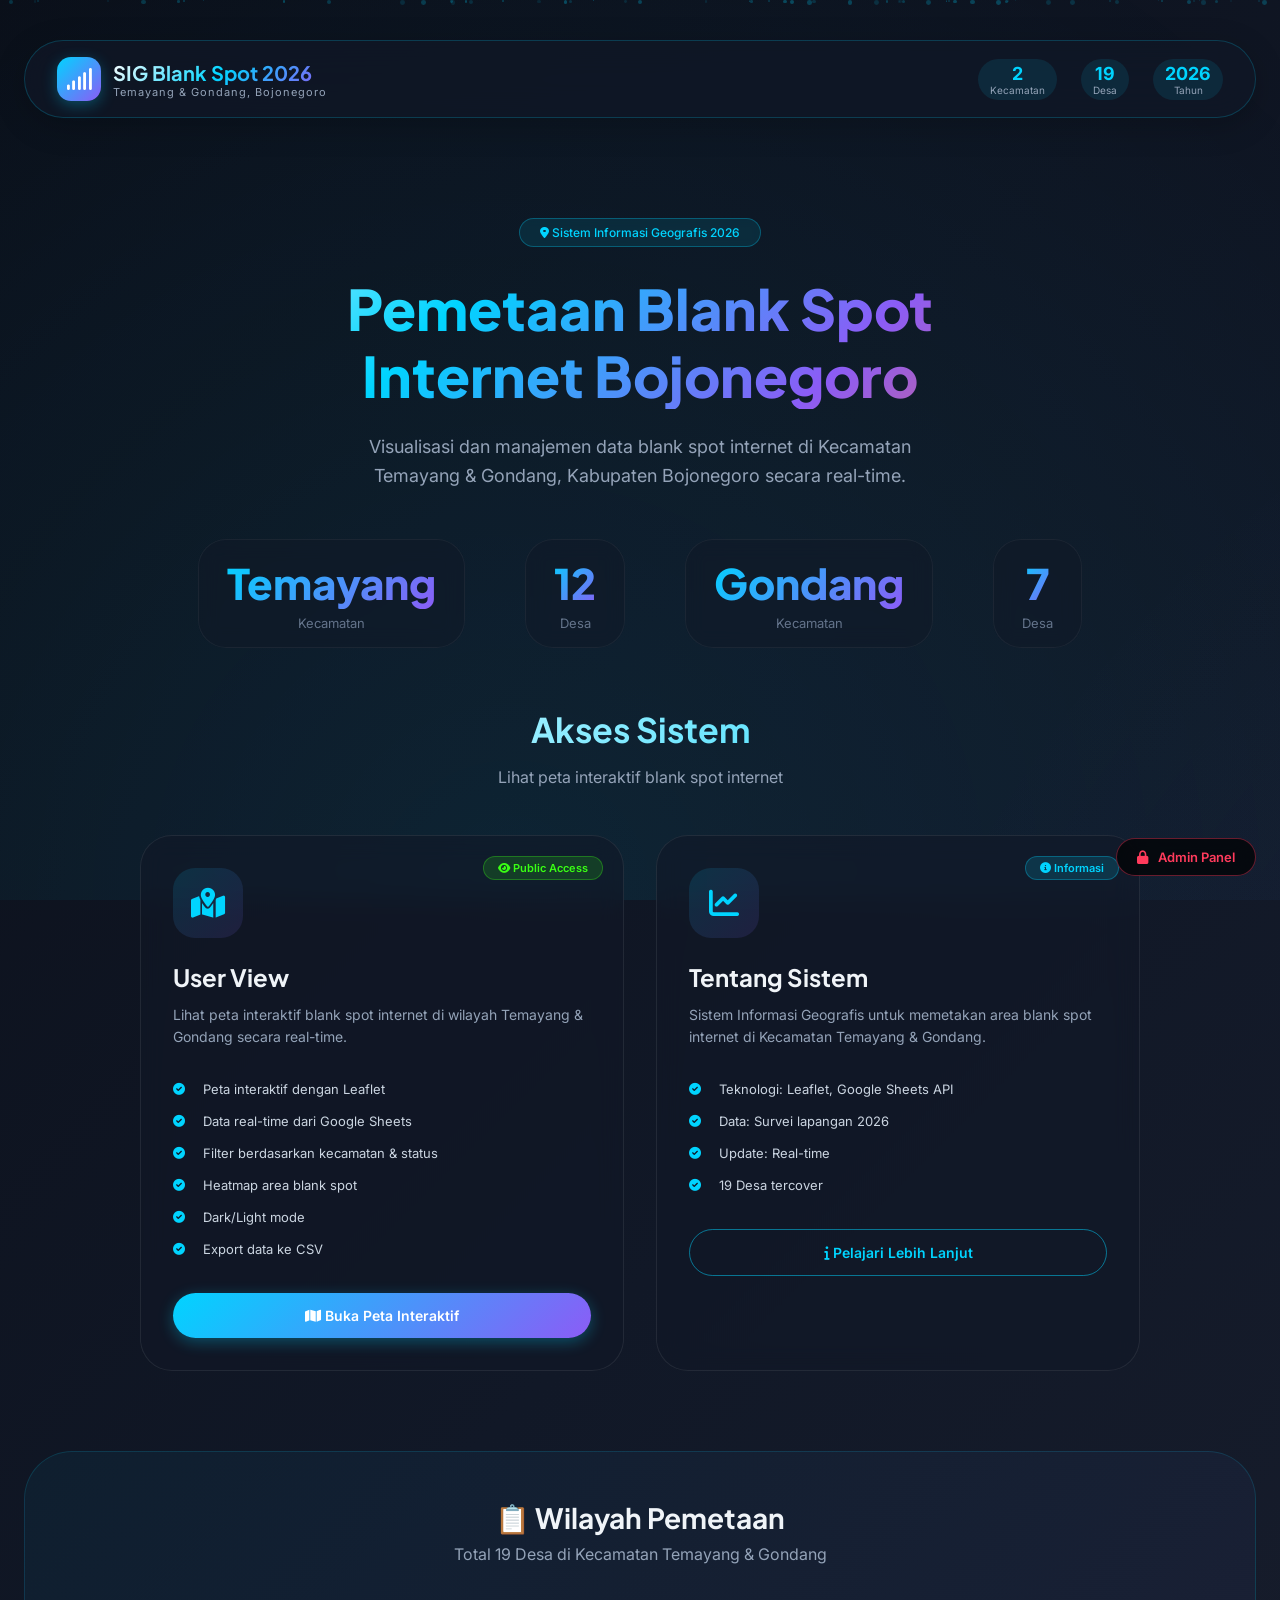
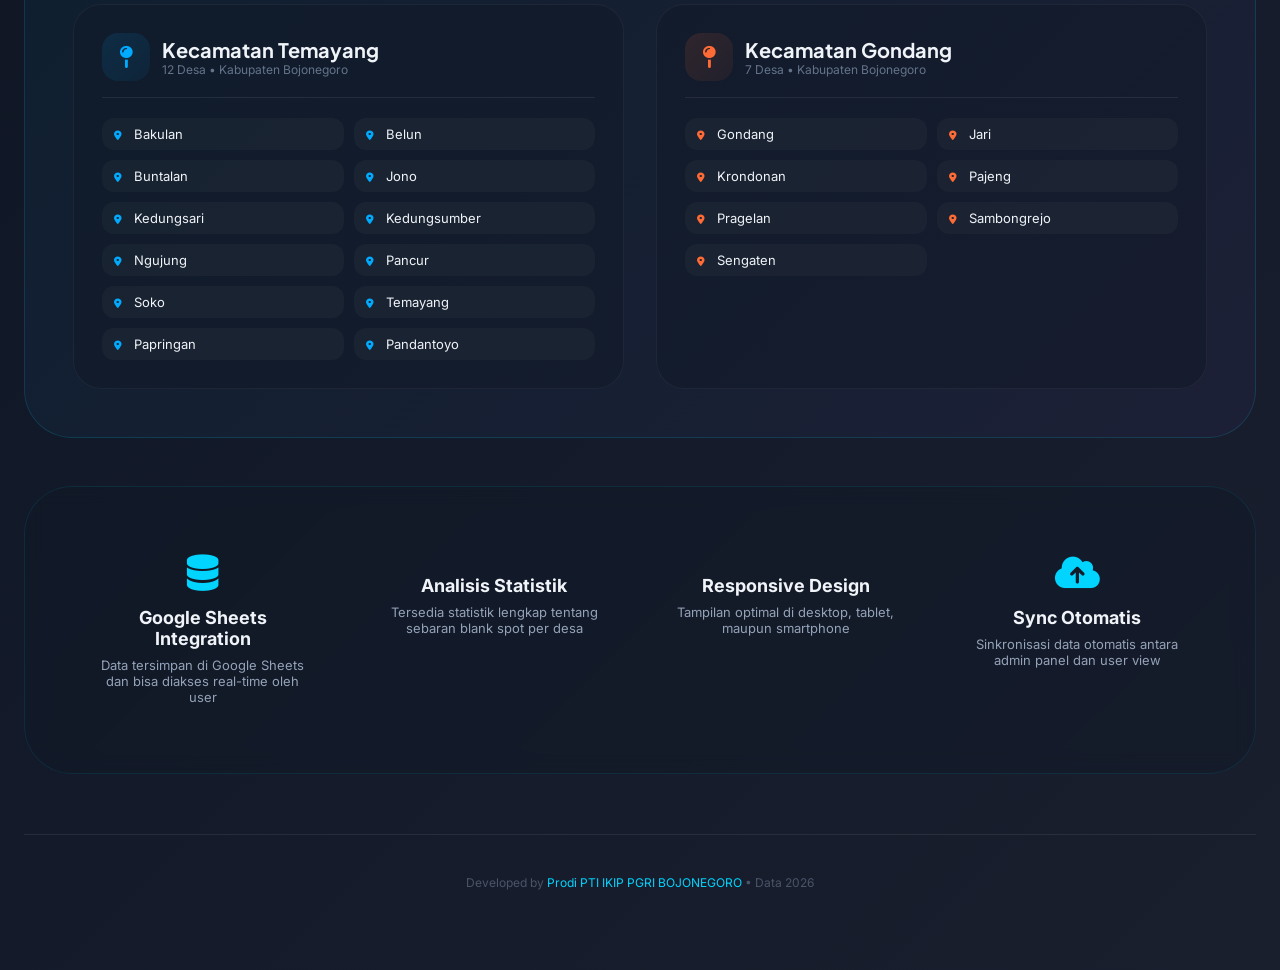
==== commit fdf2aeba: "Update index.html" ====
--- a/index.html
+++ b/index.html
@@ -3,9 +3,9 @@
 <head>
   <meta charset="UTF-8">
   <meta name="viewport" content="width=device-width, initial-scale=1.0, viewport-fit=cover">
-  <meta name="description" content="Sistem Informasi Geografis Blank Spot Internet - Kecamatan Kedewan & Kasiman, Bojonegoro 2026">
+  <meta name="description" content="Sistem Informasi Geografis Blank Spot Internet - Kecamatan Temayang & Gondang, Bojonegoro 2026">
   <meta name="theme-color" content="#0B0F19">
-  <title>SIG Blank Spot Internet 2026 — Pemetaan Blank Spot</title>
+  <title>SIG Blank Spot Internet 2026 — Temayang & Gondang</title>
   
   <link href="https://fonts.googleapis.com/css2?family=Inter:opsz,wght@14..32,300;14..32,400;14..32,500;14..32,600;14..32,700;14..32,800&family=Plus+Jakarta+Sans:wght@400;500;600;700;800&display=swap" rel="stylesheet">
   <link rel="stylesheet" href="https://cdnjs.cloudflare.com/ajax/libs/font-awesome/6.0.0-beta3/css/all.min.css">
@@ -18,14 +18,40 @@
     }
 
     body {
-      background: linear-gradient(135deg, #0B0F19 0%, #1A1F2E 100%);
+      background: linear-gradient(135deg, #0B0F19 0%, #111827 50%, #1A1F2E 100%);
       font-family: 'Inter', sans-serif;
       color: #F0F4F8;
       min-height: 100vh;
       overflow-x: hidden;
     }
 
-    /* Particles Background */
+    /* Animated Gradient Background */
+    .bg-animation {
+      position: fixed;
+      top: 0;
+      left: 0;
+      width: 100%;
+      height: 100%;
+      z-index: 0;
+      overflow: hidden;
+    }
+
+    .bg-animation::before {
+      content: '';
+      position: absolute;
+      width: 200%;
+      height: 200%;
+      background: radial-gradient(circle at 20% 50%, rgba(0, 212, 255, 0.08) 0%, transparent 50%),
+                  radial-gradient(circle at 80% 80%, rgba(139, 92, 246, 0.08) 0%, transparent 50%);
+      animation: bgMove 20s ease infinite;
+    }
+
+    @keyframes bgMove {
+      0%, 100% { transform: translate(0, 0); }
+      50% { transform: translate(-5%, -5%); }
+    }
+
+    /* Particles */
     .particles {
       position: fixed;
       top: 0;
@@ -38,7 +64,7 @@
 
     .particle {
       position: absolute;
-      background: rgba(0, 212, 255, 0.3);
+      background: rgba(0, 212, 255, 0.4);
       border-radius: 50%;
       pointer-events: none;
       animation: float linear infinite;
@@ -50,10 +76,10 @@
         opacity: 0;
       }
       10% {
-        opacity: 1;
+        opacity: 0.8;
       }
       90% {
-        opacity: 1;
+        opacity: 0.5;
       }
       100% {
         transform: translateY(-100vh) rotate(720deg);
@@ -70,13 +96,13 @@
       padding: 40px 24px;
     }
 
-    /* Navbar - Sederhana tanpa menu */
+    /* Navbar */
     .navbar {
       display: flex;
-      justify-content: center;
+      justify-content: space-between;
       align-items: center;
       padding: 16px 32px;
-      background: rgba(17, 24, 39, 0.8);
+      background: rgba(17, 24, 39, 0.7);
       backdrop-filter: blur(20px);
       border-radius: 60px;
       margin-bottom: 60px;
@@ -98,16 +124,22 @@
       display: flex;
       align-items: center;
       justify-content: center;
-      font-size: 24px;
+      font-size: 22px;
       color: white;
       box-shadow: 0 4px 15px rgba(0, 212, 255, 0.3);
+      animation: pulse 2s infinite;
+    }
+
+    @keyframes pulse {
+      0%, 100% { box-shadow: 0 4px 15px rgba(0, 212, 255, 0.3); }
+      50% { box-shadow: 0 4px 25px rgba(0, 212, 255, 0.6); }
     }
 
     .logo-text h1 {
       font-family: 'Plus Jakarta Sans', sans-serif;
       font-size: 20px;
       font-weight: 700;
-      background: linear-gradient(135deg, #FFFFFF, #00D4FF);
+      background: linear-gradient(135deg, #FFFFFF, #00D4FF, #8B5CF6);
       -webkit-background-clip: text;
       background-clip: text;
       color: transparent;
@@ -119,66 +151,88 @@
       letter-spacing: 1px;
     }
 
-    /* Tombol Admin Kecil */
+    .nav-stats {
+      display: flex;
+      gap: 24px;
+    }
+
+    .nav-stat {
+      text-align: center;
+      padding: 4px 12px;
+      background: rgba(0, 212, 255, 0.1);
+      border-radius: 40px;
+    }
+
+    .nav-stat .number {
+      font-size: 18px;
+      font-weight: 700;
+      color: #00D4FF;
+    }
+
+    .nav-stat .label {
+      font-size: 10px;
+      color: #94A3B8;
+    }
+
+    /* Tombol Admin */
     .admin-btn-small {
       position: fixed;
-      bottom: 20px;
-      right: 20px;
+      bottom: 24px;
+      right: 24px;
       z-index: 100;
-      background: rgba(0, 0, 0, 0.6);
+      background: rgba(0, 0, 0, 0.7);
       backdrop-filter: blur(10px);
-      border: 1px solid rgba(255, 59, 92, 0.3);
+      border: 1px solid rgba(255, 59, 92, 0.4);
       border-radius: 40px;
-      padding: 8px 16px;
+      padding: 10px 20px;
       cursor: pointer;
       transition: all 0.3s;
       display: flex;
       align-items: center;
-      gap: 8px;
+      gap: 10px;
       color: #FF3B5C;
-      font-size: 12px;
-      font-weight: 500;
+      font-size: 13px;
+      font-weight: 600;
       text-decoration: none;
     }
 
     .admin-btn-small:hover {
       background: rgba(255, 59, 92, 0.2);
-      border-color: rgba(255, 59, 92, 0.6);
+      border-color: rgba(255, 59, 92, 0.8);
       transform: scale(1.05);
-    }
-
-    .admin-btn-small i {
-      font-size: 12px;
+      box-shadow: 0 0 20px rgba(255, 59, 92, 0.3);
     }
 
     /* Hero Section */
     .hero {
       text-align: center;
-      padding: 60px 20px 80px;
+      padding: 40px 20px 60px;
     }
 
     .hero-badge {
       display: inline-block;
-      padding: 6px 16px;
+      padding: 6px 20px;
       background: rgba(0, 212, 255, 0.1);
       border: 1px solid rgba(0, 212, 255, 0.3);
       border-radius: 40px;
       font-size: 12px;
       color: #00D4FF;
-      margin-bottom: 24px;
+      margin-bottom: 28px;
       font-weight: 500;
+      backdrop-filter: blur(4px);
     }
 
     .hero h1 {
       font-family: 'Plus Jakarta Sans', sans-serif;
       font-size: 56px;
       font-weight: 800;
-      background: linear-gradient(135deg, #FFFFFF, #00D4FF, #8B5CF6);
+      background: linear-gradient(135deg, #FFFFFF, #00D4FF, #8B5CF6, #FF6B35);
       -webkit-background-clip: text;
       background-clip: text;
       color: transparent;
-      margin-bottom: 20px;
+      margin-bottom: 24px;
       line-height: 1.2;
+      animation: fadeInUp 0.8s ease;
     }
 
     .hero p {
@@ -192,34 +246,46 @@
     .hero-stats {
       display: flex;
       justify-content: center;
-      gap: 48px;
+      gap: 60px;
       margin-top: 48px;
     }
 
     .hero-stat {
       text-align: center;
+      padding: 16px 28px;
+      background: rgba(17, 24, 39, 0.5);
+      backdrop-filter: blur(10px);
+      border-radius: 28px;
+      border: 1px solid rgba(255, 255, 255, 0.05);
     }
 
     .hero-stat .number {
       font-family: 'Plus Jakarta Sans', sans-serif;
-      font-size: 36px;
+      font-size: 42px;
       font-weight: 800;
-      color: #00D4FF;
+      background: linear-gradient(135deg, #00D4FF, #8B5CF6);
+      -webkit-background-clip: text;
+      background-clip: text;
+      color: transparent;
     }
 
     .hero-stat .label {
-      font-size: 12px;
+      font-size: 13px;
       color: #64748B;
-      margin-top: 4px;
+      margin-top: 6px;
     }
 
     /* Cards Section */
     .section-title {
       text-align: center;
       font-family: 'Plus Jakarta Sans', sans-serif;
-      font-size: 32px;
+      font-size: 34px;
       font-weight: 700;
       margin-bottom: 16px;
+      background: linear-gradient(135deg, #FFFFFF, #00D4FF);
+      -webkit-background-clip: text;
+      background-clip: text;
+      color: transparent;
     }
 
     .section-subtitle {
@@ -234,7 +300,7 @@
       grid-template-columns: repeat(auto-fit, minmax(380px, 1fr));
       gap: 32px;
       margin-bottom: 80px;
-      max-width: 900px;
+      max-width: 1000px;
       margin-left: auto;
       margin-right: auto;
     }
@@ -251,28 +317,43 @@
       overflow: hidden;
     }
 
+    .card::before {
+      content: '';
+      position: absolute;
+      top: 0;
+      left: -100%;
+      width: 100%;
+      height: 100%;
+      background: linear-gradient(90deg, transparent, rgba(0, 212, 255, 0.1), transparent);
+      transition: left 0.6s ease;
+    }
+
+    .card:hover::before {
+      left: 100%;
+    }
+
     .card:hover {
-      transform: translateY(-8px);
-      border-color: rgba(0, 212, 255, 0.4);
-      box-shadow: 0 20px 40px rgba(0, 0, 0, 0.3);
+      transform: translateY(-10px);
+      border-color: rgba(0, 212, 255, 0.5);
+      box-shadow: 0 25px 45px rgba(0, 0, 0, 0.3);
     }
 
     .card-icon {
-      width: 64px;
-      height: 64px;
+      width: 70px;
+      height: 70px;
       background: linear-gradient(135deg, #00D4FF20, #8B5CF620);
-      border-radius: 20px;
+      border-radius: 22px;
       display: flex;
       align-items: center;
       justify-content: center;
-      font-size: 28px;
+      font-size: 30px;
       margin-bottom: 24px;
       color: #00D4FF;
     }
 
     .card h3 {
       font-family: 'Plus Jakarta Sans', sans-serif;
-      font-size: 22px;
+      font-size: 24px;
       font-weight: 700;
       margin-bottom: 12px;
     }
@@ -281,6 +362,7 @@
       color: #94A3B8;
       line-height: 1.6;
       margin-bottom: 24px;
+      font-size: 14px;
     }
 
     .card-features {
@@ -314,35 +396,36 @@
       text-align: center;
       display: inline-block;
       text-decoration: none;
+      border: none;
     }
 
     .card-btn-primary {
       background: linear-gradient(135deg, #00D4FF, #8B5CF6);
-      border: none;
       color: white;
+      box-shadow: 0 4px 15px rgba(0, 212, 255, 0.3);
     }
 
     .card-btn-primary:hover {
       transform: scale(1.02);
-      box-shadow: 0 4px 15px rgba(0, 212, 255, 0.4);
+      box-shadow: 0 6px 20px rgba(0, 212, 255, 0.5);
     }
 
     .card-btn-outline {
       background: transparent;
-      border: 1px solid rgba(0, 212, 255, 0.5);
+      border: 1.5px solid rgba(0, 212, 255, 0.5);
       color: #00D4FF;
     }
 
     .card-btn-outline:hover {
       background: rgba(0, 212, 255, 0.1);
-    }
-
-    /* Badge on card */
+      border-color: #00D4FF;
+    }
+
     .card-badge {
       position: absolute;
       top: 20px;
       right: 20px;
-      padding: 4px 12px;
+      padding: 4px 14px;
       border-radius: 20px;
       font-size: 11px;
       font-weight: 600;
@@ -354,9 +437,117 @@
       border: 1px solid rgba(57, 255, 20, 0.3);
     }
 
+    .badge-info {
+      background: rgba(0, 212, 255, 0.15);
+      color: #00D4FF;
+      border: 1px solid rgba(0, 212, 255, 0.3);
+    }
+
+    /* Desa List Section */
+    .desa-section {
+      background: linear-gradient(135deg, rgba(0, 212, 255, 0.05), rgba(139, 92, 246, 0.05));
+      border-radius: 48px;
+      padding: 48px;
+      margin: 48px 0;
+      border: 1px solid rgba(0, 212, 255, 0.15);
+    }
+
+    .desa-grid {
+      display: grid;
+      grid-template-columns: repeat(2, 1fr);
+      gap: 32px;
+    }
+
+    .desa-card {
+      background: rgba(17, 24, 39, 0.5);
+      border-radius: 28px;
+      padding: 28px;
+      transition: all 0.3s;
+      border: 1px solid rgba(255, 255, 255, 0.05);
+    }
+
+    .desa-card:hover {
+      transform: translateY(-5px);
+      border-color: rgba(0, 212, 255, 0.3);
+      box-shadow: 0 10px 30px rgba(0, 0, 0, 0.2);
+    }
+
+    .desa-header {
+      display: flex;
+      align-items: center;
+      gap: 12px;
+      margin-bottom: 20px;
+      padding-bottom: 16px;
+      border-bottom: 1px solid rgba(255, 255, 255, 0.08);
+    }
+
+    .desa-icon {
+      width: 48px;
+      height: 48px;
+      border-radius: 16px;
+      display: flex;
+      align-items: center;
+      justify-content: center;
+      font-size: 22px;
+    }
+
+    .temayang-icon {
+      background: linear-gradient(135deg, #00AAFF20, #00AAFF10);
+      color: #00AAFF;
+    }
+
+    .gondang-icon {
+      background: linear-gradient(135deg, #FF6B3520, #FF6B3510);
+      color: #FF6B35;
+    }
+
+    .desa-header h3 {
+      font-family: 'Plus Jakarta Sans', sans-serif;
+      font-size: 20px;
+      font-weight: 700;
+    }
+
+    .desa-header p {
+      font-size: 12px;
+      color: #64748B;
+    }
+
+    .desa-list {
+      display: grid;
+      grid-template-columns: repeat(2, 1fr);
+      gap: 10px;
+    }
+
+    .desa-item {
+      padding: 8px 12px;
+      background: rgba(255, 255, 255, 0.03);
+      border-radius: 12px;
+      font-size: 13px;
+      transition: all 0.2s;
+    }
+
+    .desa-item:hover {
+      background: rgba(0, 212, 255, 0.1);
+      transform: translateX(4px);
+    }
+
+    .desa-item i {
+      margin-right: 8px;
+      font-size: 10px;
+    }
+
+    .temayang-item i {
+      color: #00AAFF;
+    }
+
+    .gondang-item i {
+      color: #FF6B35;
+    }
+
     /* Info Section */
     .info-section {
-      background: rgba(0, 212, 255, 0.05);
+      background: rgba(17, 24, 39, 0.5);
+      backdrop-filter: blur(10px);
       border-radius: 48px;
       padding: 48px;
       margin: 48px 0;
@@ -371,10 +562,17 @@
 
     .info-item {
       text-align: center;
+      padding: 20px;
+      transition: all 0.3s;
+      border-radius: 24px;
+    }
+
+    .info-item:hover {
+      background: rgba(0, 212, 255, 0.05);
     }
 
     .info-item i {
-      font-size: 32px;
+      font-size: 36px;
       color: #00D4FF;
       margin-bottom: 16px;
     }
@@ -389,7 +587,7 @@
       color: #94A3B8;
     }
 
-    /* Footer - Sederhana */
+    /* Footer */
     .footer {
       text-align: center;
       padding: 40px 20px;
@@ -405,6 +603,11 @@
     .developer-credit a {
       color: #00D4FF;
       text-decoration: none;
+      transition: color 0.3s;
+    }
+
+    .developer-credit a:hover {
+      color: #8B5CF6;
     }
 
     /* Modal */
@@ -414,8 +617,8 @@
       left: 0;
       width: 100%;
       height: 100%;
-      background: rgba(0, 0, 0, 0.8);
-      backdrop-filter: blur(8px);
+      background: rgba(0, 0, 0, 0.85);
+      backdrop-filter: blur(12px);
       display: none;
       align-items: center;
       justify-content: center;
@@ -423,18 +626,31 @@
     }
 
     .modal-info-content {
-      background: #1A1F2E;
-      border-radius: 32px;
+      background: linear-gradient(135deg, #1A1F2E, #111827);
+      border-radius: 36px;
       max-width: 500px;
       width: 90%;
-      padding: 32px;
+      padding: 40px;
       border: 1px solid rgba(0, 212, 255, 0.3);
       text-align: center;
+      animation: modalIn 0.3s ease;
+    }
+
+    @keyframes modalIn {
+      from {
+        opacity: 0;
+        transform: scale(0.9);
+      }
+      to {
+        opacity: 1;
+        transform: scale(1);
+      }
     }
 
     .modal-info-content h3 {
-      font-size: 24px;
+      font-size: 26px;
       margin-bottom: 16px;
+      font-family: 'Plus Jakarta Sans', sans-serif;
     }
 
     .modal-info-content p {
@@ -444,14 +660,48 @@
     }
 
     .modal-info-content .btn {
-      padding: 12px 24px;
+      padding: 12px 28px;
       border-radius: 40px;
       background: linear-gradient(135deg, #00D4FF, #8B5CF6);
       border: none;
       color: white;
       cursor: pointer;
       font-weight: 600;
-    }
+      transition: all 0.3s;
+    }
+
+    .modal-info-content .btn:hover {
+      transform: scale(1.02);
+      box-shadow: 0 4px 15px rgba(0, 212, 255, 0.4);
+    }
+
+    /* Animations */
+    @keyframes fadeInUp {
+      from {
+        opacity: 0;
+        transform: translateY(30px);
+      }
+      to {
+        opacity: 1;
+        transform: translateY(0);
+      }
+    }
+
+    .card {
+      animation: fadeInUp 0.6s ease forwards;
+      opacity: 0;
+    }
+
+    .card:nth-child(1) { animation-delay: 0.1s; }
+    .card:nth-child(2) { animation-delay: 0.2s; }
+
+    .desa-card {
+      animation: fadeInUp 0.6s ease forwards;
+      opacity: 0;
+    }
+
+    .desa-card:nth-child(1) { animation-delay: 0.1s; }
+    .desa-card:nth-child(2) { animation-delay: 0.2s; }
 
     /* Responsive */
     @media (max-width: 768px) {
@@ -460,7 +710,13 @@
       }
 
       .navbar {
+        flex-direction: column;
+        gap: 16px;
         padding: 16px 20px;
+      }
+
+      .nav-stats {
+        gap: 12px;
       }
 
       .hero h1 {
@@ -472,11 +728,16 @@
       }
 
       .hero-stats {
-        gap: 24px;
+        gap: 12px;
+        flex-wrap: wrap;
+      }
+
+      .hero-stat {
+        padding: 10px 18px;
       }
 
       .hero-stat .number {
-        font-size: 24px;
+        font-size: 28px;
       }
 
       .cards-grid {
@@ -484,7 +745,20 @@
       }
 
       .section-title {
-        font-size: 24px;
+        font-size: 26px;
+      }
+
+      .desa-grid {
+        grid-template-columns: 1fr;
+        gap: 20px;
+      }
+
+      .desa-list {
+        grid-template-columns: 1fr;
+      }
+
+      .desa-section {
+        padding: 24px 20px;
       }
 
       .info-section {
@@ -499,72 +773,71 @@
       .admin-btn-small {
         bottom: 16px;
         right: 16px;
-        padding: 6px 12px;
-        font-size: 10px;
-      }
-    }
-
-    /* Animation */
-    @keyframes fadeInUp {
-      from {
-        opacity: 0;
-        transform: translateY(30px);
-      }
-      to {
-        opacity: 1;
-        transform: translateY(0);
-      }
-    }
-
-    .card {
-      animation: fadeInUp 0.6s ease forwards;
-      opacity: 0;
-    }
-
-    .card:nth-child(1) { animation-delay: 0.1s; }
-    .card:nth-child(2) { animation-delay: 0.2s; }
+        padding: 8px 16px;
+        font-size: 11px;
+      }
+    }
   </style>
 </head>
 <body>
 
+<div class="bg-animation"></div>
 <div class="particles" id="particles"></div>
 
-<!-- Tombol Admin Kecil -->
+<!-- Tombol Admin -->
 <a href="admin/" class="admin-btn-small" title="Admin Panel">
-  <i class="fas fa-lock"></i> Admin
+  <i class="fas fa-lock"></i> Admin Panel
 </a>
 
 <div class="container">
-  <!-- Navbar - Tanpa menu link -->
+  <!-- Navbar -->
   <nav class="navbar">
     <div class="logo">
-      <div class="logo-icon"><i class="fas fa-chart-line"></i></div>
+      <div class="logo-icon"><i class="fas fa-signal"></i></div>
       <div class="logo-text">
         <h1>SIG Blank Spot 2026</h1>
-        <p>Kedewan & Kasiman, Bojonegoro</p>
+        <p>Temayang & Gondang, Bojonegoro</p>
+      </div>
+    </div>
+    <div class="nav-stats">
+      <div class="nav-stat">
+        <div class="number">2</div>
+        <div class="label">Kecamatan</div>
+      </div>
+      <div class="nav-stat">
+        <div class="number">19</div>
+        <div class="label">Desa</div>
+      </div>
+      <div class="nav-stat">
+        <div class="number">2026</div>
+        <div class="label">Tahun</div>
       </div>
     </div>
   </nav>
 
   <!-- Hero Section -->
-  <section class="hero" id="home">
+  <section class="hero">
     <div class="hero-badge">
       <i class="fas fa-map-marker-alt"></i> Sistem Informasi Geografis 2026
     </div>
     <h1>Pemetaan Blank Spot<br>Internet Bojonegoro</h1>
-    <p>Visualisasi dan manajemen data blank spot internet di Kecamatan Kedewan & Kasiman, Kabupaten Bojonegoro secara real-time.</p>
+    <p>Visualisasi dan manajemen data blank spot internet di Kecamatan Temayang & Gondang, Kabupaten Bojonegoro secara real-time.</p>
     <div class="hero-stats">
       <div class="hero-stat">
-        <div class="number">2</div>
+        <div class="number">Temayang</div>
         <div class="label">Kecamatan</div>
       </div>
       <div class="hero-stat">
-        <div class="number">15</div>
+        <div class="number">12</div>
         <div class="label">Desa</div>
       </div>
       <div class="hero-stat">
-        <div class="number">2026</div>
-        <div class="label">Tahun Data</div>
+        <div class="number">Gondang</div>
+        <div class="label">Kecamatan</div>
+      </div>
+      <div class="hero-stat">
+        <div class="number">7</div>
+        <div class="label">Desa</div>
       </div>
     </div>
   </section>
@@ -579,7 +852,7 @@
       <div class="card-badge badge-user"><i class="fas fa-eye"></i> Public Access</div>
       <div class="card-icon"><i class="fas fa-map-marked-alt"></i></div>
       <h3>User View</h3>
-      <p>Lihat peta interaktif blank spot internet di wilayah Kedewan & Kasiman secara real-time.</p>
+      <p>Lihat peta interaktif blank spot internet di wilayah Temayang & Gondang secara real-time.</p>
       <ul class="card-features">
         <li><i class="fas fa-check-circle"></i> Peta interaktif dengan Leaflet</li>
         <li><i class="fas fa-check-circle"></i> Data real-time dari Google Sheets</li>
@@ -595,17 +868,72 @@
 
     <!-- Info Card -->
     <div class="card" onclick="showInfoModal()">
-      <div class="card-icon"><i class="fas fa-info-circle"></i></div>
+      <div class="card-badge badge-info"><i class="fas fa-info-circle"></i> Informasi</div>
+      <div class="card-icon"><i class="fas fa-chart-line"></i></div>
       <h3>Tentang Sistem</h3>
-      <p>Sistem Informasi Geografis untuk memetakan area blank spot internet di Kecamatan Kedewan & Kasiman.</p>
+      <p>Sistem Informasi Geografis untuk memetakan area blank spot internet di Kecamatan Temayang & Gondang.</p>
       <ul class="card-features">
         <li><i class="fas fa-check-circle"></i> Teknologi: Leaflet, Google Sheets API</li>
         <li><i class="fas fa-check-circle"></i> Data: Survei lapangan 2026</li>
         <li><i class="fas fa-check-circle"></i> Update: Real-time</li>
-        <li><i class="fas fa-check-circle"></i> Developer: PTI IKIP PGRI BOJONEGORO</li>
+        <li><i class="fas fa-check-circle"></i> 19 Desa tercover</li>
       </ul>
       <div class="card-btn card-btn-outline">
         <i class="fas fa-info"></i> Pelajari Lebih Lanjut
+      </div>
+    </div>
+  </div>
+
+  <!-- Daftar Desa Section -->
+  <div class="desa-section">
+    <div style="text-align: center; margin-bottom: 40px;">
+      <h2 style="font-family: 'Plus Jakarta Sans', sans-serif; font-size: 28px; margin-bottom: 8px;">📋 Wilayah Pemetaan</h2>
+      <p style="color: #94A3B8;">Total 19 Desa di Kecamatan Temayang & Gondang</p>
+    </div>
+    <div class="desa-grid">
+      <!-- Kecamatan Temayang - 12 Desa -->
+      <div class="desa-card">
+        <div class="desa-header">
+          <div class="desa-icon temayang-icon"><i class="fas fa-map-pin"></i></div>
+          <div>
+            <h3>Kecamatan Temayang</h3>
+            <p>12 Desa • Kabupaten Bojonegoro</p>
+          </div>
+        </div>
+        <div class="desa-list">
+          <div class="desa-item temayang-item"><i class="fas fa-location-dot"></i> Bakulan</div>
+          <div class="desa-item temayang-item"><i class="fas fa-location-dot"></i> Belun</div>
+          <div class="desa-item temayang-item"><i class="fas fa-location-dot"></i> Buntalan</div>
+          <div class="desa-item temayang-item"><i class="fas fa-location-dot"></i> Jono</div>
+          <div class="desa-item temayang-item"><i class="fas fa-location-dot"></i> Kedungsari</div>
+          <div class="desa-item temayang-item"><i class="fas fa-location-dot"></i> Kedungsumber</div>
+          <div class="desa-item temayang-item"><i class="fas fa-location-dot"></i> Ngujung</div>
+          <div class="desa-item temayang-item"><i class="fas fa-location-dot"></i> Pancur</div>
+          <div class="desa-item temayang-item"><i class="fas fa-location-dot"></i> Soko</div>
+          <div class="desa-item temayang-item"><i class="fas fa-location-dot"></i> Temayang</div>
+          <div class="desa-item temayang-item"><i class="fas fa-location-dot"></i> Papringan</div>
+          <div class="desa-item temayang-item"><i class="fas fa-location-dot"></i> Pandantoyo</div>
+        </div>
+      </div>
+
+      <!-- Kecamatan Gondang - 7 Desa -->
+      <div class="desa-card">
+        <div class="desa-header">
+          <div class="desa-icon gondang-icon"><i class="fas fa-map-pin"></i></div>
+          <div>
+            <h3>Kecamatan Gondang</h3>
+            <p>7 Desa • Kabupaten Bojonegoro</p>
+          </div>
+        </div>
+        <div class="desa-list">
+          <div class="desa-item gondang-item"><i class="fas fa-location-dot"></i> Gondang</div>
+          <div class="desa-item gondang-item"><i class="fas fa-location-dot"></i> Jari</div>
+          <div class="desa-item gondang-item"><i class="fas fa-location-dot"></i> Krondonan</div>
+          <div class="desa-item gondang-item"><i class="fas fa-location-dot"></i> Pajeng</div>
+          <div class="desa-item gondang-item"><i class="fas fa-location-dot"></i> Pragelan</div>
+          <div class="desa-item gondang-item"><i class="fas fa-location-dot"></i> Sambongrejo</div>
+          <div class="desa-item gondang-item"><i class="fas fa-location-dot"></i> Sengaten</div>
+        </div>
       </div>
     </div>
   </div>
@@ -619,27 +947,27 @@
         <p>Data tersimpan di Google Sheets dan bisa diakses real-time oleh user</p>
       </div>
       <div class="info-item">
-        <i class="fas fa-chart-line"></i>
+        <i class="fas fa-chart-simple"></i>
         <h4>Analisis Statistik</h4>
         <p>Tersedia statistik lengkap tentang sebaran blank spot per desa</p>
       </div>
       <div class="info-item">
-        <i class="fas fa-mobile-alt"></i>
+        <i class="fas fa-mobile-screen"></i>
         <h4>Responsive Design</h4>
         <p>Tampilan optimal di desktop, tablet, maupun smartphone</p>
       </div>
       <div class="info-item">
-        <i class="fas fa-cloud-upload-alt"></i>
+        <i class="fas fa-cloud-arrow-up"></i>
         <h4>Sync Otomatis</h4>
         <p>Sinkronisasi data otomatis antara admin panel dan user view</p>
       </div>
     </div>
   </div>
 
-  <!-- Footer - Sederhana -->
+  <!-- Footer -->
   <footer class="footer">
     <div class="developer-credit">
-      Developed by <a href="#">Prodi PTI IKIP PGRI BOJONEGORO</a>
+      Developed by <a href="#">Prodi PTI IKIP PGRI BOJONEGORO</a> • Data 2026
     </div>
   </footer>
 </div>
@@ -647,12 +975,13 @@
 <!-- Modal Info -->
 <div class="modal-info" id="infoModal">
   <div class="modal-info-content">
-    <i class="fas fa-chart-line" style="font-size: 48px; color: #00D4FF; margin-bottom: 16px;"></i>
+    <i class="fas fa-chart-line" style="font-size: 52px; background: linear-gradient(135deg, #00D4FF, #8B5CF6); -webkit-background-clip: text; background-clip: text; color: transparent; margin-bottom: 16px;"></i>
     <h3>SIG Blank Spot Internet 2026</h3>
-    <p>Sistem Informasi Geografis ini bertujuan untuk memetakan area blank spot internet di Kecamatan Kedewan dan Kasiman, Kabupaten Bojonegoro. Data diperoleh dari survei lapangan tahun 2026 dan terus diperbarui secara real-time.</p>
-    <p style="margin-top: 12px;">User view dapat diakses oleh publik untuk melihat peta interaktif blank spot internet.</p>
-    <p style="margin-top: 12px; color: #00D4FF;"><strong>Prodi PTI IKIP PGRI BOJONEGORO</strong></p>
-    <button class="btn" onclick="closeInfoModal()">Tutup</button>
+    <p>Sistem Informasi Geografis ini bertujuan untuk memetakan area blank spot internet di <strong>Kecamatan Temayang dan Gondang</strong>, Kabupaten Bojonegoro.</p>
+    <p><strong>📊 Cakupan Wilayah:</strong><br>Kecamatan Temayang (12 desa) + Kecamatan Gondang (7 desa) = Total 19 desa</p>
+    <p>Data diperoleh dari survei lapangan tahun 2026 dan terus diperbarui secara real-time melalui Google Sheets.</p>
+    <p style="color: #00D4FF; margin-top: 16px;"><strong>Prodi PTI IKIP PGRI BOJONEGORO</strong></p>
+    <button class="btn" onclick="closeInfoModal()"><i class="fas fa-check"></i> Tutup</button>
   </div>
 </div>
 
@@ -660,7 +989,7 @@
   // Particles Animation
   function createParticles() {
     const particlesContainer = document.getElementById('particles');
-    const particleCount = 50;
+    const particleCount = 60;
     
     for (let i = 0; i < particleCount; i++) {
       const particle = document.createElement('div');
@@ -669,8 +998,9 @@
       particle.style.width = size + 'px';
       particle.style.height = size + 'px';
       particle.style.left = Math.random() * 100 + '%';
-      particle.style.animationDuration = Math.random() * 10 + 8 + 's';
-      particle.style.animationDelay = Math.random() * 5 + 's';
+      particle.style.animationDuration = Math.random() * 12 + 6 + 's';
+      particle.style.animationDelay = Math.random() * 8 + 's';
+      particle.style.opacity = Math.random() * 0.5 + 0.2;
       particlesContainer.appendChild(particle);
     }
   }
@@ -698,11 +1028,11 @@
     }
   }
   
-  // Add hover effect to cards
+  // Smooth hover effects
   const cards = document.querySelectorAll('.card');
   cards.forEach(card => {
     card.addEventListener('mouseenter', () => {
-      card.style.transform = 'translateY(-8px)';
+      card.style.transform = 'translateY(-10px)';
     });
     card.addEventListener('mouseleave', () => {
       card.style.transform = 'translateY(0)';
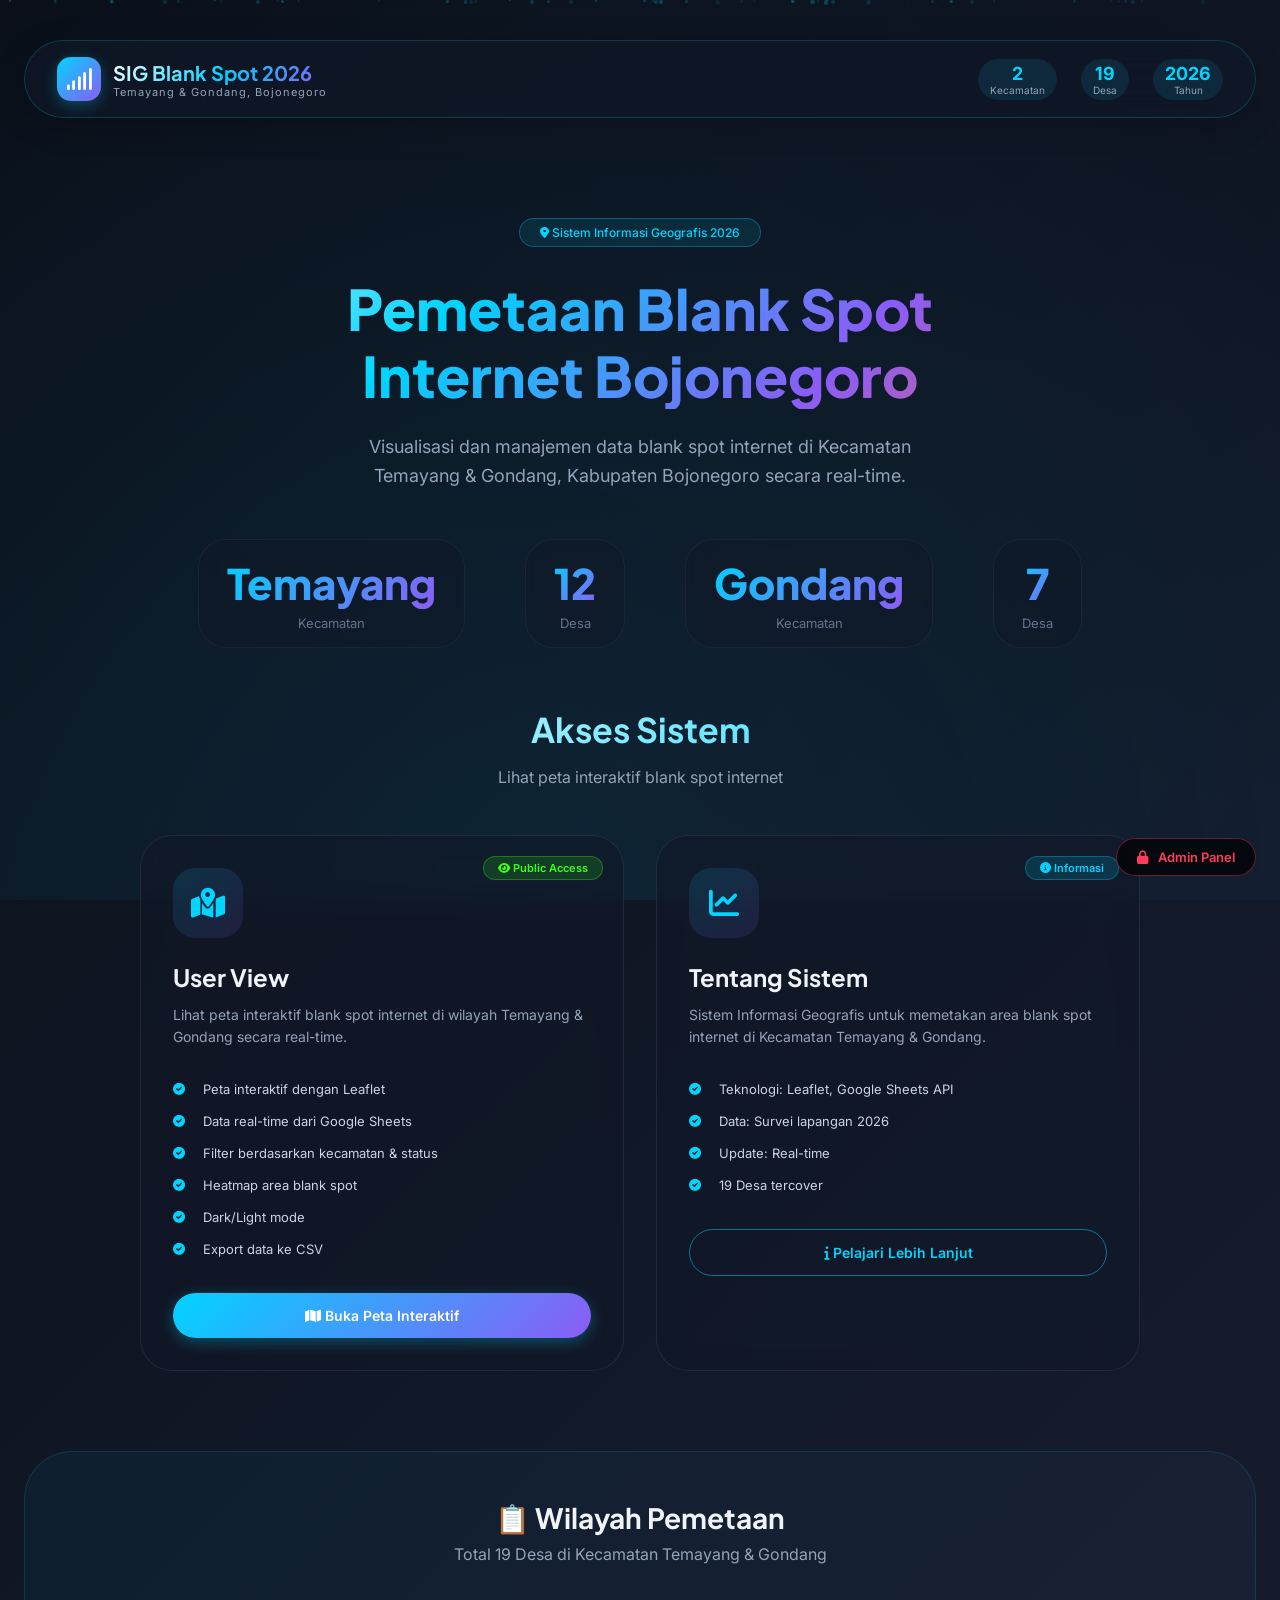
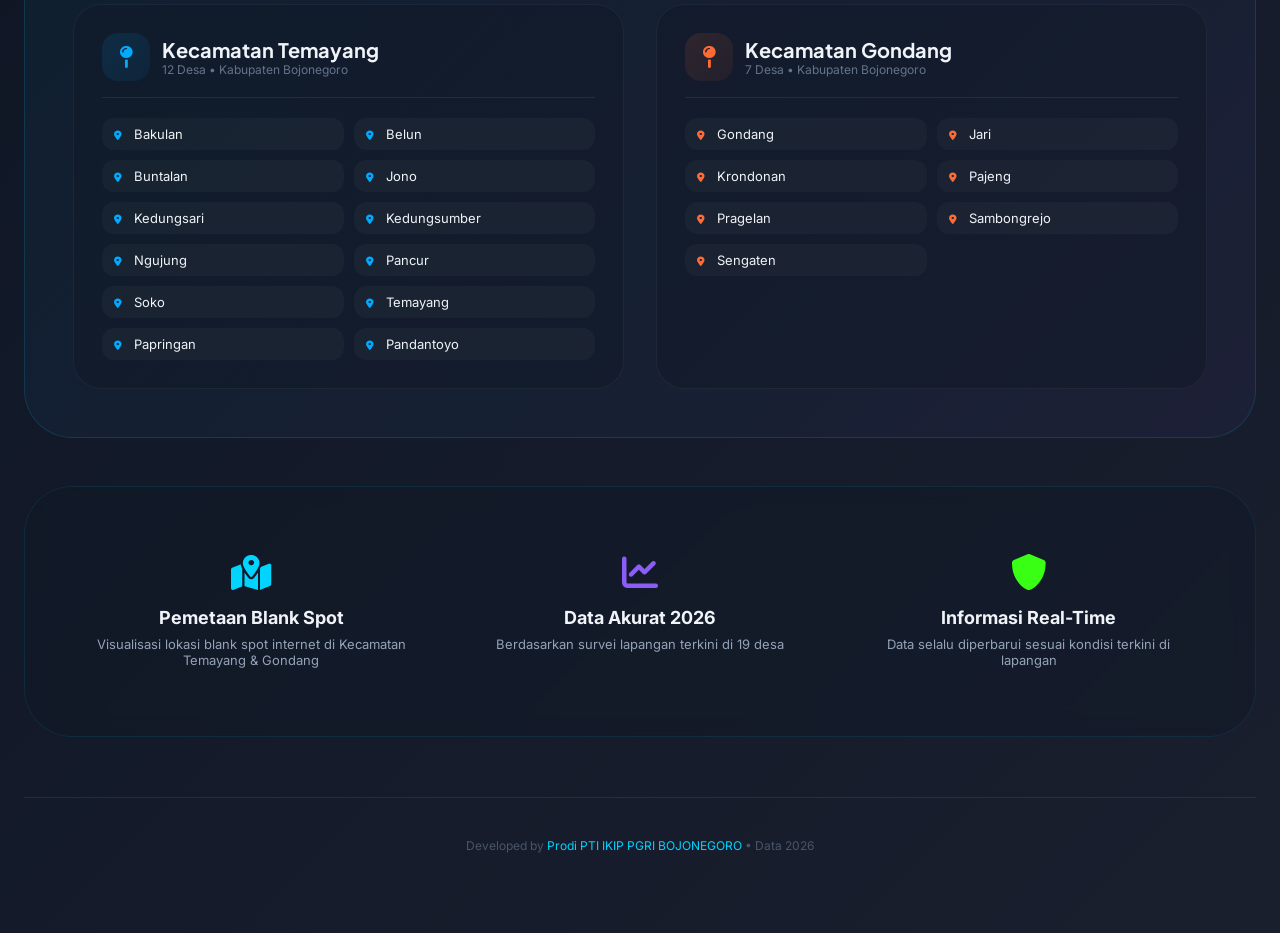
==== commit 9983116a: "Update index.html" ====
--- a/index.html
+++ b/index.html
@@ -544,7 +544,7 @@
       color: #FF6B35;
     }
 
-    /* Info Section */
+    /* Info Section - Sederhana */
     .info-section {
       background: rgba(17, 24, 39, 0.5);
       backdrop-filter: blur(10px);
@@ -556,7 +556,7 @@
 
     .info-grid {
       display: grid;
-      grid-template-columns: repeat(auto-fit, minmax(250px, 1fr));
+      grid-template-columns: repeat(auto-fit, minmax(280px, 1fr));
       gap: 32px;
     }
 
@@ -573,8 +573,19 @@
 
     .info-item i {
       font-size: 36px;
+      margin-bottom: 16px;
+    }
+
+    .info-item i.fa-map-marked-alt {
       color: #00D4FF;
-      margin-bottom: 16px;
+    }
+
+    .info-item i.fa-chart-line {
+      color: #8B5CF6;
+    }
+
+    .info-item i.fa-shield-alt {
+      color: #39FF14;
     }
 
     .info-item h4 {
@@ -938,28 +949,23 @@
     </div>
   </div>
 
-  <!-- Info Section -->
+  <!-- Info Section - Tanpa Google Sheets, Analisis Statistik, Responsive, Sync -->
   <div class="info-section">
     <div class="info-grid">
       <div class="info-item">
-        <i class="fas fa-database"></i>
-        <h4>Google Sheets Integration</h4>
-        <p>Data tersimpan di Google Sheets dan bisa diakses real-time oleh user</p>
+        <i class="fas fa-map-marked-alt"></i>
+        <h4>Pemetaan Blank Spot</h4>
+        <p>Visualisasi lokasi blank spot internet di Kecamatan Temayang & Gondang</p>
       </div>
       <div class="info-item">
-        <i class="fas fa-chart-simple"></i>
-        <h4>Analisis Statistik</h4>
-        <p>Tersedia statistik lengkap tentang sebaran blank spot per desa</p>
+        <i class="fas fa-chart-line"></i>
+        <h4>Data Akurat 2026</h4>
+        <p>Berdasarkan survei lapangan terkini di 19 desa</p>
       </div>
       <div class="info-item">
-        <i class="fas fa-mobile-screen"></i>
-        <h4>Responsive Design</h4>
-        <p>Tampilan optimal di desktop, tablet, maupun smartphone</p>
-      </div>
-      <div class="info-item">
-        <i class="fas fa-cloud-arrow-up"></i>
-        <h4>Sync Otomatis</h4>
-        <p>Sinkronisasi data otomatis antara admin panel dan user view</p>
+        <i class="fas fa-shield-alt"></i>
+        <h4>Informasi Real-Time</h4>
+        <p>Data selalu diperbarui sesuai kondisi terkini di lapangan</p>
       </div>
     </div>
   </div>
@@ -979,7 +985,7 @@
     <h3>SIG Blank Spot Internet 2026</h3>
     <p>Sistem Informasi Geografis ini bertujuan untuk memetakan area blank spot internet di <strong>Kecamatan Temayang dan Gondang</strong>, Kabupaten Bojonegoro.</p>
     <p><strong>📊 Cakupan Wilayah:</strong><br>Kecamatan Temayang (12 desa) + Kecamatan Gondang (7 desa) = Total 19 desa</p>
-    <p>Data diperoleh dari survei lapangan tahun 2026 dan terus diperbarui secara real-time melalui Google Sheets.</p>
+    <p>Data diperoleh dari survei lapangan tahun 2026 dan terus diperbarui secara real-time.</p>
     <p style="color: #00D4FF; margin-top: 16px;"><strong>Prodi PTI IKIP PGRI BOJONEGORO</strong></p>
     <button class="btn" onclick="closeInfoModal()"><i class="fas fa-check"></i> Tutup</button>
   </div>
